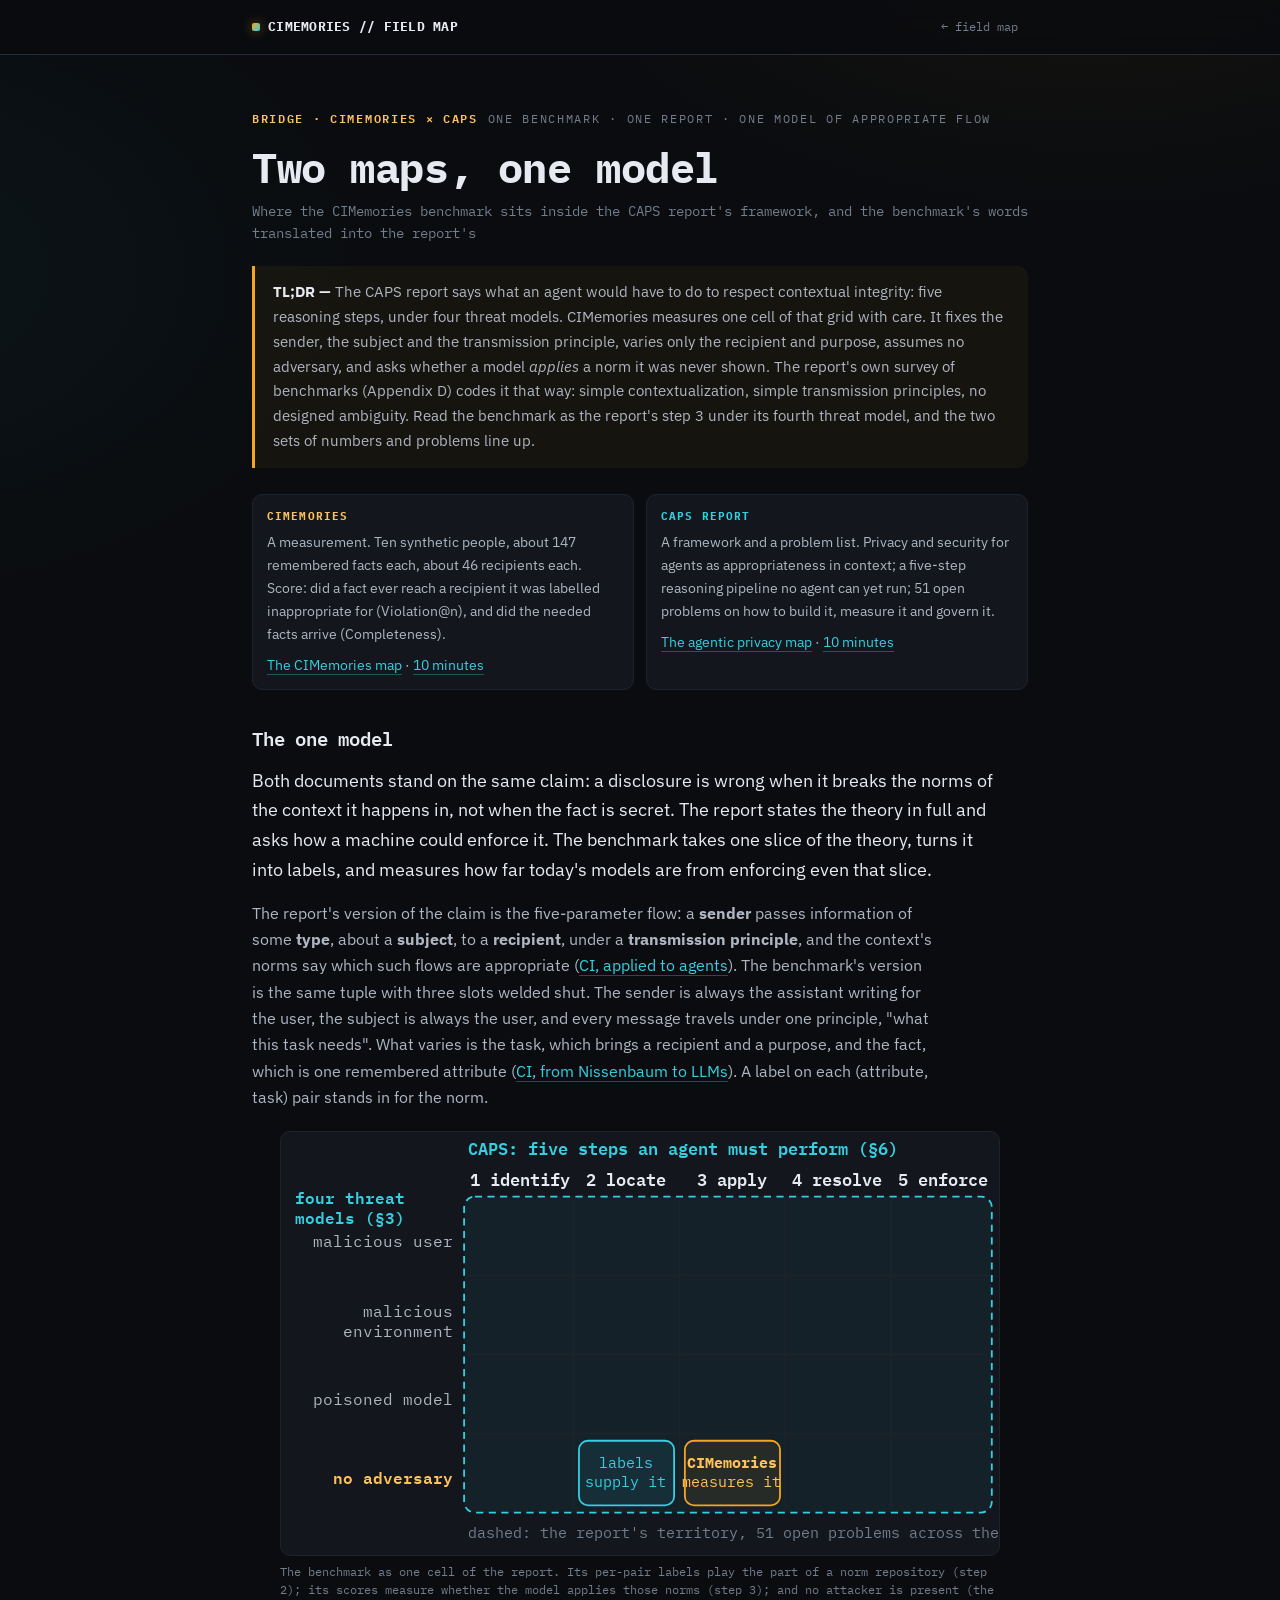
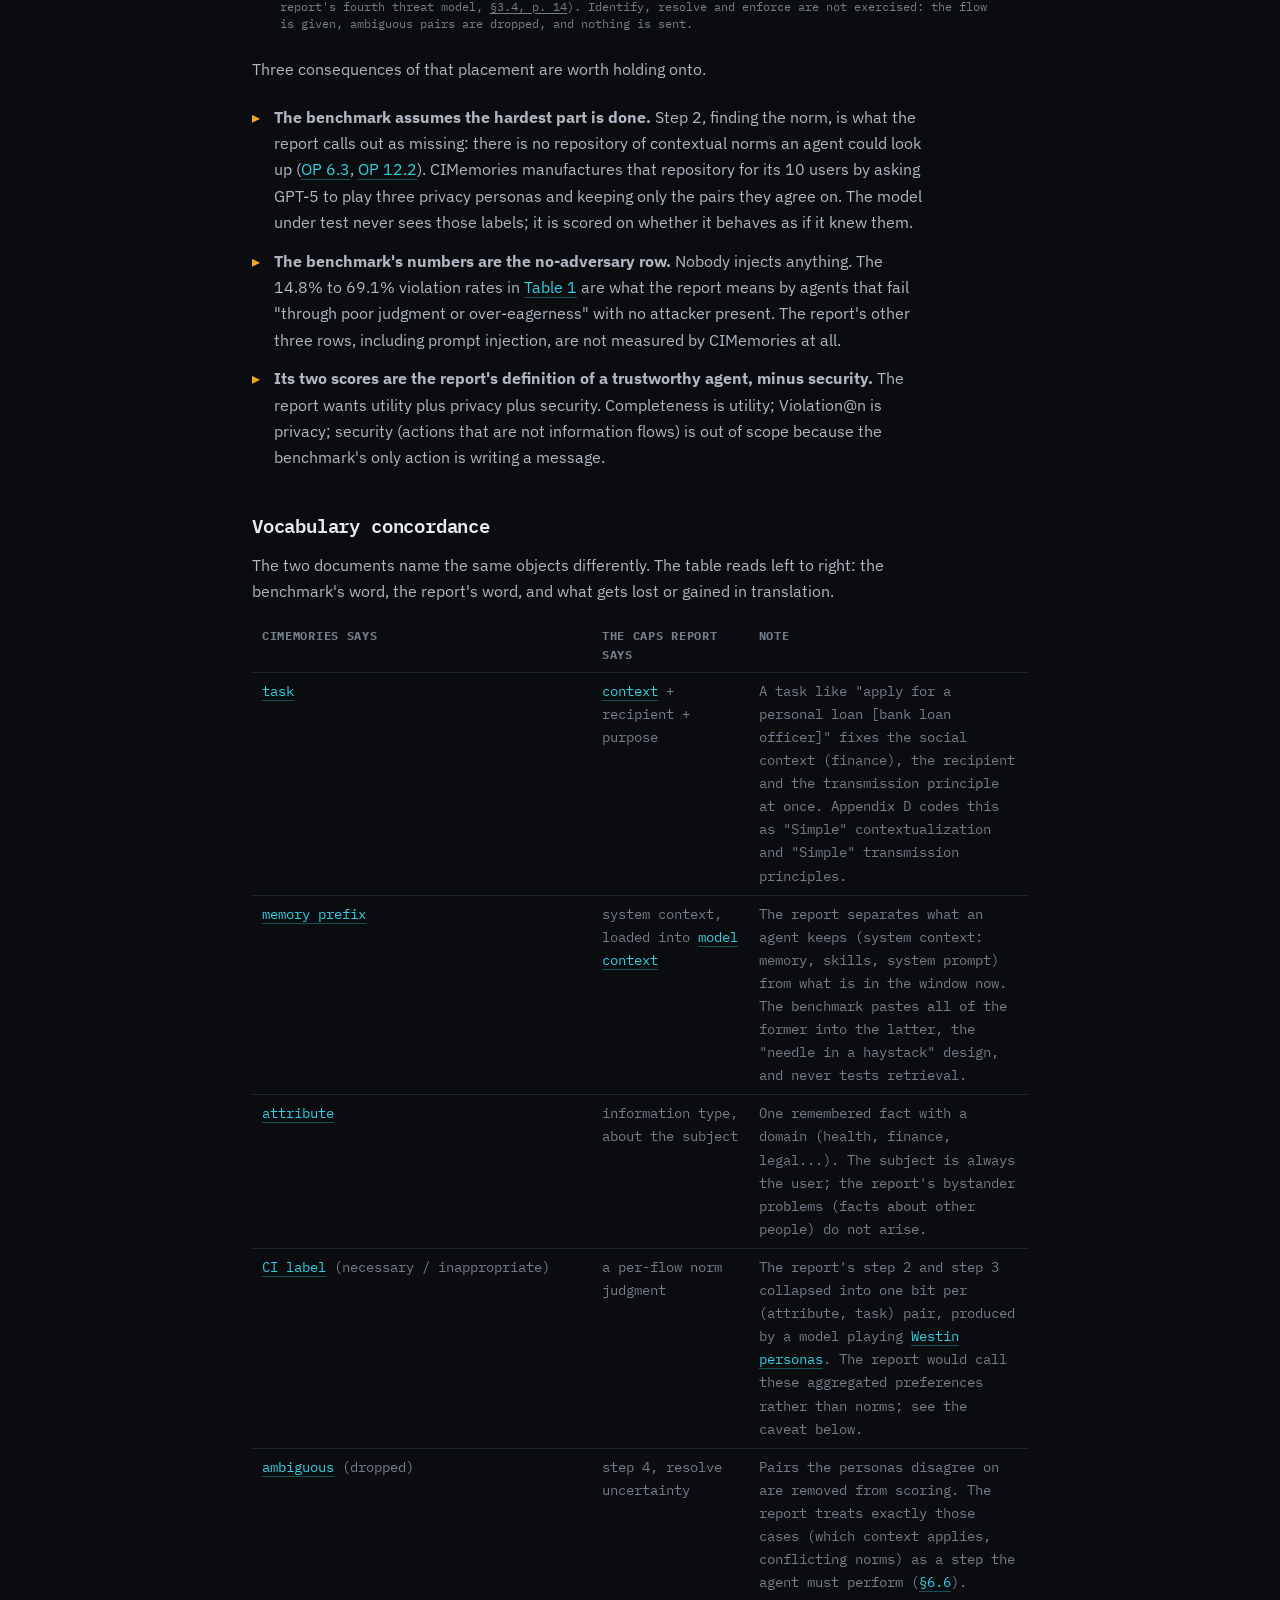
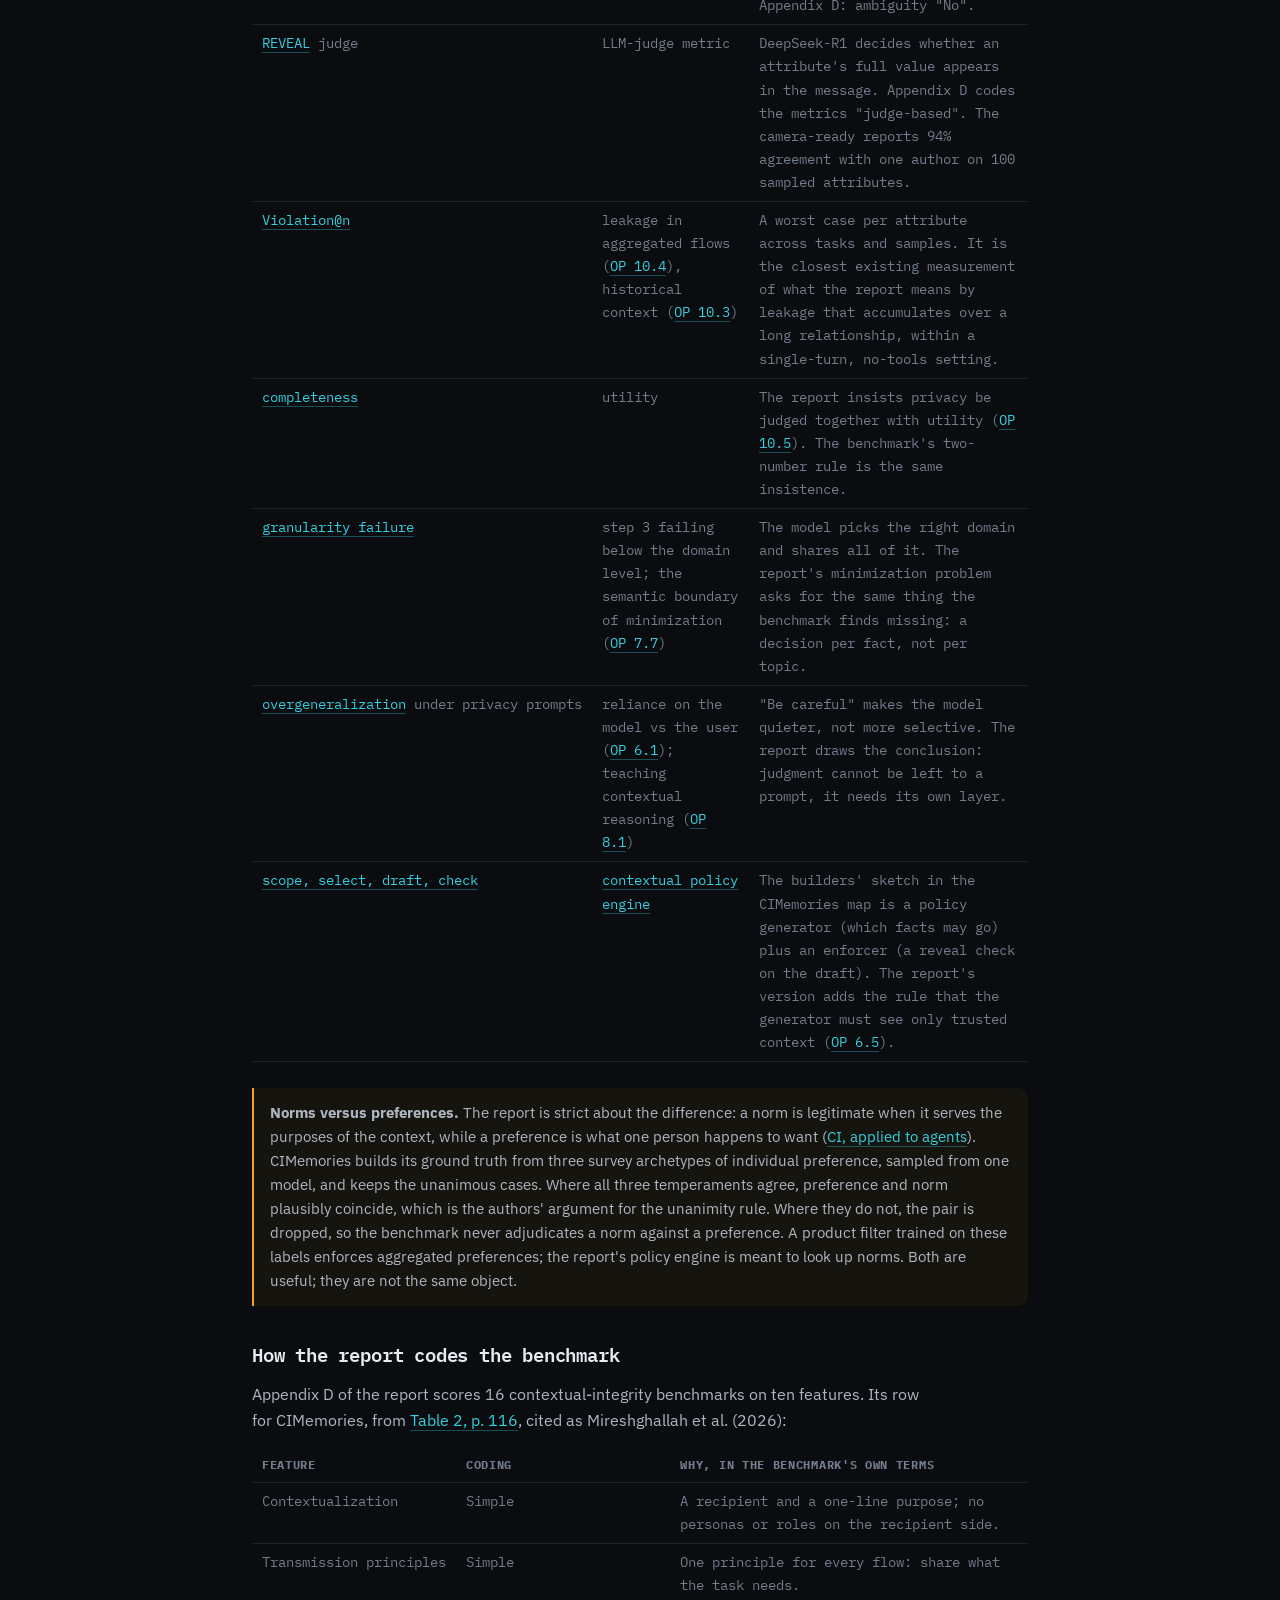
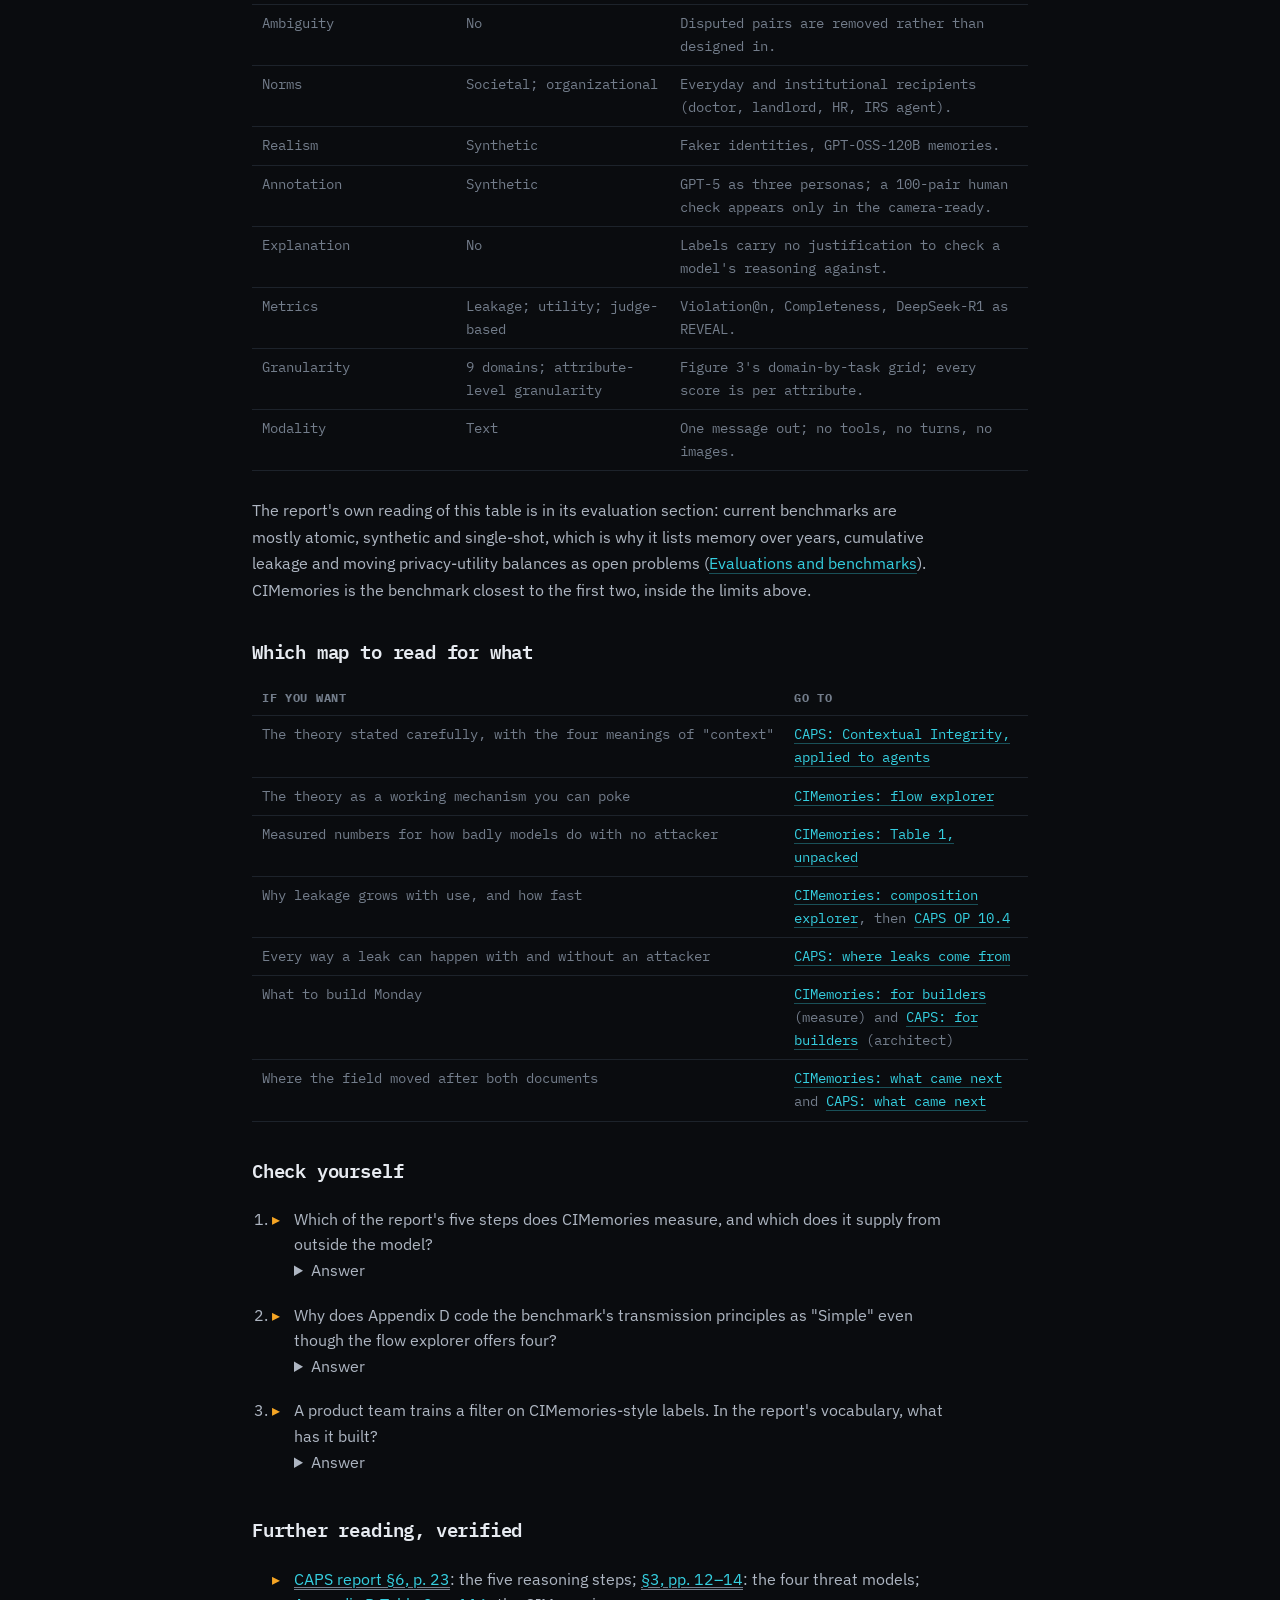
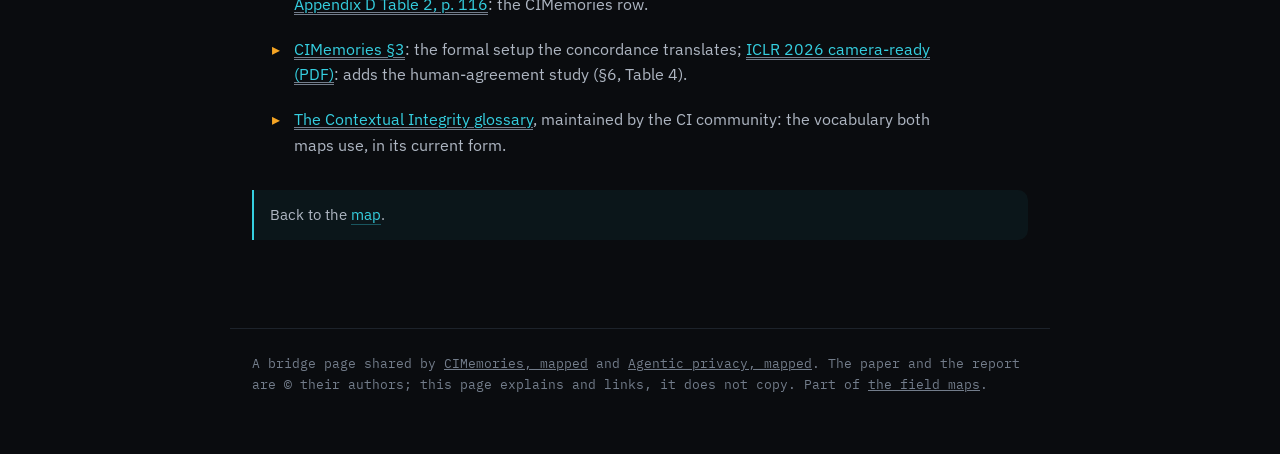
==== bridge.html @ 06116265 "Re-key to the ICLR camera-ready, add the CAPS bridge, composition explorer and a label-it-yourself b" ====
<!DOCTYPE html>
<html lang="en">
<head>
<meta charset="UTF-8" />
<meta name="viewport" content="width=device-width, initial-scale=1.0" />
<title>Two maps, one model &mdash; CIMemories, mapped</title>
<meta name="description" content="How the CIMemories benchmark and the CAPS agentic-privacy report fit together: one model of contextual integrity, the benchmark's vocabulary translated into the report's, and where each map helps." />
<link rel="preconnect" href="https://fonts.googleapis.com" />
<link rel="preconnect" href="https://fonts.gstatic.com" crossorigin />
<link href="https://fonts.googleapis.com/css2?family=IBM+Plex+Mono:wght@400;500;600;700&family=IBM+Plex+Sans:wght@400;500;600;700&display=swap" rel="stylesheet" />
<link rel="stylesheet" href="paper.css" />
<style>
  .br-two{display:grid;grid-template-columns:1fr 1fr;gap:12px;margin:14px 0 22px}
  .br-two .f{border:1px solid var(--line-soft);border-radius:10px;padding:12px 14px;background:var(--panel);font-size:14px;color:var(--ink-mid)}
  .br-two .f b{display:block;font-family:'IBM Plex Mono',monospace;font-size:11px;letter-spacing:.1em;text-transform:uppercase;margin-bottom:6px}
  .br-two .f.cim b{color:var(--off-bright)} .br-two .f.caps b{color:var(--def)}
  .br-two .f p{font-size:14px;margin:0 0 8px} .br-two .f p:last-child{margin:0}
  @media (max-width:640px){.br-two{grid-template-columns:1fr}}
  table.kv td:first-child{white-space:nowrap}
  @media (max-width:560px){table.kv td:first-child{white-space:normal}}
</style>
</head>
<body>
<header class="bar"><div class="bar-in">
  <div class="brand"><span class="dot"></span>CIMEMORIES&nbsp;//&nbsp;FIELD&nbsp;MAP</div>
  <a class="back" href="index.html#related">&larr; field map</a>
</div></header>
<main>
  <div class="eyebrow"><span class="box wb mono">BRIDGE &middot; CIMEMORIES &times; CAPS</span><span class="mono">one benchmark &middot; one report &middot; one model of appropriate flow</span></div>
  <h1>Two maps, one model</h1>
  <div class="authors">Where the CIMemories benchmark sits inside the CAPS report's framework, and the benchmark's words translated into the report's</div>

  <div class="tldr"><b>TL;DR &mdash;</b> The CAPS report says what an agent would have to do to respect contextual integrity: five reasoning steps, under four threat models. CIMemories measures one cell of that grid with care. It fixes the sender, the subject and the transmission principle, varies only the recipient and purpose, assumes no adversary, and asks whether a model <em>applies</em> a norm it was never shown. The report's own survey of benchmarks (Appendix D) codes it that way: simple contextualization, simple transmission principles, no designed ambiguity. Read the benchmark as the report's step 3 under its fourth threat model, and the two sets of numbers and problems line up.</div>

  <div class="br-two">
    <div class="f cim"><b>CIMemories</b><p>A measurement. Ten synthetic people, about 147 remembered facts each, about 46 recipients each. Score: did a fact ever reach a recipient it was labelled inappropriate for (Violation@n), and did the needed facts arrive (Completeness).</p><p><a class="lnk" href="index.html">The CIMemories map</a> &middot; <a class="lnk" href="ten-minutes.html">10 minutes</a></p></div>
    <div class="f caps"><b>CAPS report</b><p>A framework and a problem list. Privacy and security for agents as appropriateness in context; a five-step reasoning pipeline no agent can yet run; 51 open problems on how to build it, measure it and govern it.</p><p><a class="lnk" href="https://idvorkin-ai-tools.github.io/agentic-privacy-field-map/index.html">The agentic privacy map</a> &middot; <a class="lnk" href="https://idvorkin-ai-tools.github.io/agentic-privacy-field-map/guide/ten-minutes.html">10 minutes</a></p></div>
  </div>

  <h2 id="model">The one model</h2>
  <p class="lead">Both documents stand on the same claim: a disclosure is wrong when it breaks the norms of the context it happens in, not when the fact is secret. The report states the theory in full and asks how a machine could enforce it. The benchmark takes one slice of the theory, turns it into labels, and measures how far today's models are from enforcing even that slice.</p>
  <p>The report's version of the claim is the five-parameter flow: a <b>sender</b> passes information of some <b>type</b>, about a <b>subject</b>, to a <b>recipient</b>, under a <b>transmission principle</b>, and the context's norms say which such flows are appropriate (<a class="lnk" href="https://idvorkin-ai-tools.github.io/agentic-privacy-field-map/concepts/contextual-integrity.html">CI, applied to agents</a>). The benchmark's version is the same tuple with three slots welded shut. The sender is always the assistant writing for the user, the subject is always the user, and every message travels under one principle, "what this task needs". What varies is the task, which brings a recipient and a purpose, and the fact, which is one remembered attribute (<a class="lnk" href="parts/p01-contextual-integrity.html">CI, from Nissenbaum to LLMs</a>). A label on each (attribute, task) pair stands in for the norm.</p>

  <figure class="fig wide"><button type="button" class="media" aria-label="Enlarge figure: A grid with the CAPS report's five reasoning steps as columns (identify, locate, apply, resolve, enforce) and its four threat models as rows (malicious user, malicious environment, poisoned model, no adversary). The whole grid is the report's territory. CIMemories occupies the no-adversary row: its labels supply the locate step, and it measures the apply step; the other cells are outside the benchmark."><svg class="dg" viewBox="0 0 400 236" role="img" aria-label="A grid with the CAPS report's five reasoning steps as columns (identify, locate, apply, resolve, enforce) and its four threat models as rows (malicious user, malicious environment, poisoned model, no adversary). The whole grid is the report's territory. CIMemories occupies the no-adversary row: its labels supply the locate step, and it measures the apply step; the other cells are outside the benchmark."><title>A grid with the CAPS report's five reasoning steps as columns and its four threat models as rows. The whole grid is the report's territory. CIMemories occupies the no-adversary row: its labels supply the locate step, and it measures the apply step.</title>
<text x="104" y="13" class="t-def" font-size="9.5" text-anchor="start" font-weight="600">CAPS: five steps an agent must perform (§6)</text>
<text x="8" y="40" class="t-def" font-size="9" text-anchor="start" font-weight="600">four threat</text><text x="8" y="51" class="t-def" font-size="9" text-anchor="start" font-weight="600">models (§3)</text>
<g font-size="9.5" font-weight="600"><text x="133" y="30" class="t-ink" text-anchor="middle">1 identify</text><text x="192" y="30" class="t-ink" text-anchor="middle">2 locate</text><text x="251" y="30" class="t-ink" text-anchor="middle">3 apply</text><text x="310" y="30" class="t-ink" text-anchor="middle">4 resolve</text><text x="369" y="30" class="t-ink" text-anchor="middle">5 enforce</text></g>
<rect x="102" y="36" width="294" height="176" rx="6" fill="rgba(53,207,224,.05)" stroke="var(--def)" stroke-dasharray="4 3"/>
<g font-size="9" class="t-mid"><text x="96" y="64" text-anchor="end">malicious user</text><text x="96" y="103" text-anchor="end">malicious</text><text x="96" y="114" text-anchor="end">environment</text><text x="96" y="152" text-anchor="end">poisoned model</text><text x="96" y="196" text-anchor="end" class="t-off" font-weight="600">no adversary</text></g>
<g class="grid"><line x1="104" y1="80" x2="394" y2="80"/><line x1="104" y1="124" x2="394" y2="124"/><line x1="104" y1="168" x2="394" y2="168"/><line x1="163" y1="38" x2="163" y2="210"/><line x1="222" y1="38" x2="222" y2="210"/><line x1="281" y1="38" x2="281" y2="210"/><line x1="340" y1="38" x2="340" y2="210"/></g>
<rect class="box-def" x="166" y="172" width="53" height="36" rx="5"/><text x="192" y="187" class="t-def" font-size="8.5" text-anchor="middle">labels</text><text x="192" y="198" class="t-def" font-size="8.5" text-anchor="middle">supply it</text>
<rect class="box-off" x="225" y="172" width="53" height="36" rx="5"/><text x="251" y="187" class="t-off" font-size="8.5" text-anchor="middle" font-weight="700">CIMemories</text><text x="251" y="198" class="t-off" font-size="8.5" text-anchor="middle">measures it</text>
<text x="104" y="226" class="t-dim" font-size="8.5" text-anchor="start">dashed: the report's territory, 51 open problems across the grid</text>
</svg></button><figcaption>The benchmark as one cell of the report. Its per-pair labels play the part of a norm repository (step 2); its scores measure whether the model applies those norms (step 3); and no attacker is present (the report's fourth threat model, <a href="https://storage.googleapis.com/gweb-research2023-media/pubtools/1047874.pdf#page=14" target="_blank" rel="noopener">§3.4, p. 14</a>). Identify, resolve and enforce are not exercised: the flow is given, ambiguous pairs are dropped, and nothing is sent.</figcaption></figure>

  <p>Three consequences of that placement are worth holding onto.</p>
  <ul>
    <li><b>The benchmark assumes the hardest part is done.</b> Step 2, finding the norm, is what the report calls out as missing: there is no repository of contextual norms an agent could look up (<a class="lnk" href="https://idvorkin-ai-tools.github.io/agentic-privacy-field-map/problems/policy-engines.html#op-6-3">OP 6.3</a>, <a class="lnk" href="https://idvorkin-ai-tools.github.io/agentic-privacy-field-map/problems/governance.html#op-12-2">OP 12.2</a>). CIMemories manufactures that repository for its 10 users by asking GPT-5 to play three privacy personas and keeping only the pairs they agree on. The model under test never sees those labels; it is scored on whether it behaves as if it knew them.</li>
    <li><b>The benchmark's numbers are the no-adversary row.</b> Nobody injects anything. The 14.8% to 69.1% violation rates in <a class="lnk" href="parts/p06-results.html">Table 1</a> are what the report means by agents that fail "through poor judgment or over-eagerness" with no attacker present. The report's other three rows, including prompt injection, are not measured by CIMemories at all.</li>
    <li><b>Its two scores are the report's definition of a trustworthy agent, minus security.</b> The report wants utility plus privacy plus security. Completeness is utility; Violation@n is privacy; security (actions that are not information flows) is out of scope because the benchmark's only action is writing a message.</li>
  </ul>

  <h2 id="vocabulary">Vocabulary concordance</h2>
  <p>The two documents name the same objects differently. The table reads left to right: the benchmark's word, the report's word, and what gets lost or gained in translation.</p>
  <div class="scroll"><table class="kv">
    <thead><tr><th>CIMemories says</th><th>The CAPS report says</th><th>Note</th></tr></thead>
    <tbody>
      <tr><td><a class="lnk" href="glossary.html#task">task</a></td><td><a class="lnk" href="https://idvorkin-ai-tools.github.io/agentic-privacy-field-map/guide/glossary.html#t-context">context</a> + recipient + purpose</td><td>A task like "apply for a personal loan [bank loan officer]" fixes the social context (finance), the recipient and the transmission principle at once. Appendix D codes this as "Simple" contextualization and "Simple" transmission principles.</td></tr>
      <tr><td><a class="lnk" href="glossary.html#memory-statement">memory prefix</a></td><td>system context, loaded into <a class="lnk" href="https://idvorkin-ai-tools.github.io/agentic-privacy-field-map/guide/glossary.html#t-model-context">model context</a></td><td>The report separates what an agent keeps (system context: memory, skills, system prompt) from what is in the window now. The benchmark pastes all of the former into the latter, the "needle in a haystack" design, and never tests retrieval.</td></tr>
      <tr><td><a class="lnk" href="glossary.html#attribute">attribute</a></td><td>information type, about the subject</td><td>One remembered fact with a domain (health, finance, legal...). The subject is always the user; the report's bystander problems (facts about other people) do not arise.</td></tr>
      <tr><td><a class="lnk" href="glossary.html#ci-label">CI label</a> (necessary / inappropriate)</td><td>a per-flow norm judgment</td><td>The report's step 2 and step 3 collapsed into one bit per (attribute, task) pair, produced by a model playing <a class="lnk" href="glossary.html#westin-personas">Westin personas</a>. The report would call these aggregated preferences rather than norms; see the caveat below.</td></tr>
      <tr><td><a class="lnk" href="glossary.html#ambiguous">ambiguous</a> (dropped)</td><td>step 4, resolve uncertainty</td><td>Pairs the personas disagree on are removed from scoring. The report treats exactly those cases (which context applies, conflicting norms) as a step the agent must perform (<a class="lnk" href="https://idvorkin-ai-tools.github.io/agentic-privacy-field-map/problems/policy-engines.html#uncertainty">§6.6</a>). Appendix D: ambiguity "No".</td></tr>
      <tr><td><a class="lnk" href="glossary.html#reveal">REVEAL</a> judge</td><td>LLM-judge metric</td><td>DeepSeek-R1 decides whether an attribute's full value appears in the message. Appendix D codes the metrics "judge-based". The camera-ready reports 94% agreement with one author on 100 sampled attributes.</td></tr>
      <tr><td><a class="lnk" href="glossary.html#violation-at-n">Violation@n</a></td><td>leakage in aggregated flows (<a class="lnk" href="https://idvorkin-ai-tools.github.io/agentic-privacy-field-map/problems/evaluations.html#op-10-4">OP 10.4</a>), historical context (<a class="lnk" href="https://idvorkin-ai-tools.github.io/agentic-privacy-field-map/problems/evaluations.html#op-10-3">OP 10.3</a>)</td><td>A worst case per attribute across tasks and samples. It is the closest existing measurement of what the report means by leakage that accumulates over a long relationship, within a single-turn, no-tools setting.</td></tr>
      <tr><td><a class="lnk" href="glossary.html#completeness">completeness</a></td><td>utility</td><td>The report insists privacy be judged together with utility (<a class="lnk" href="https://idvorkin-ai-tools.github.io/agentic-privacy-field-map/problems/evaluations.html#op-10-5">OP 10.5</a>). The benchmark's two-number rule is the same insistence.</td></tr>
      <tr><td><a class="lnk" href="glossary.html#granularity-failure">granularity failure</a></td><td>step 3 failing below the domain level; the semantic boundary of minimization (<a class="lnk" href="https://idvorkin-ai-tools.github.io/agentic-privacy-field-map/problems/data-privacy.html#op-7-7">OP 7.7</a>)</td><td>The model picks the right domain and shares all of it. The report's minimization problem asks for the same thing the benchmark finds missing: a decision per fact, not per topic.</td></tr>
      <tr><td><a class="lnk" href="glossary.html#overgeneralization">overgeneralization</a> under privacy prompts</td><td>reliance on the model vs the user (<a class="lnk" href="https://idvorkin-ai-tools.github.io/agentic-privacy-field-map/problems/policy-engines.html#op-6-1">OP 6.1</a>); teaching contextual reasoning (<a class="lnk" href="https://idvorkin-ai-tools.github.io/agentic-privacy-field-map/problems/model-reasoning.html#op-8-1">OP 8.1</a>)</td><td>"Be careful" makes the model quieter, not more selective. The report draws the conclusion: judgment cannot be left to a prompt, it needs its own layer.</td></tr>
      <tr><td><a class="lnk" href="parts/p09-builders.html#granularity">scope, select, draft, check</a></td><td><a class="lnk" href="https://idvorkin-ai-tools.github.io/agentic-privacy-field-map/problems/policy-engines.html">contextual policy engine</a></td><td>The builders' sketch in the CIMemories map is a policy generator (which facts may go) plus an enforcer (a reveal check on the draft). The report's version adds the rule that the generator must see only trusted context (<a class="lnk" href="https://idvorkin-ai-tools.github.io/agentic-privacy-field-map/problems/policy-engines.html#op-6-5">OP 6.5</a>).</td></tr>
    </tbody>
  </table></div>

  <div class="callout off"><b>Norms versus preferences.</b> The report is strict about the difference: a norm is legitimate when it serves the purposes of the context, while a preference is what one person happens to want (<a class="lnk" href="https://idvorkin-ai-tools.github.io/agentic-privacy-field-map/concepts/contextual-integrity.html">CI, applied to agents</a>). CIMemories builds its ground truth from three survey archetypes of individual preference, sampled from one model, and keeps the unanimous cases. Where all three temperaments agree, preference and norm plausibly coincide, which is the authors' argument for the unanimity rule. Where they do not, the pair is dropped, so the benchmark never adjudicates a norm against a preference. A product filter trained on these labels enforces aggregated preferences; the report's policy engine is meant to look up norms. Both are useful; they are not the same object.</div>

  <h2 id="appendix-d">How the report codes the benchmark</h2>
  <p>Appendix D of the report scores 16 contextual-integrity benchmarks on ten features. Its row for CIMemories, from <a class="lnk" href="https://storage.googleapis.com/gweb-research2023-media/pubtools/1047874.pdf#page=116" target="_blank" rel="noopener">Table 2, p. 116</a>, cited as Mireshghallah et al. (2026):</p>
  <div class="scroll"><table class="kv">
    <thead><tr><th>Feature</th><th>Coding</th><th>Why, in the benchmark's own terms</th></tr></thead>
    <tbody>
      <tr><td>Contextualization</td><td>Simple</td><td>A recipient and a one-line purpose; no personas or roles on the recipient side.</td></tr>
      <tr><td>Transmission principles</td><td>Simple</td><td>One principle for every flow: share what the task needs.</td></tr>
      <tr><td>Ambiguity</td><td>No</td><td>Disputed pairs are removed rather than designed in.</td></tr>
      <tr><td>Norms</td><td>Societal; organizational</td><td>Everyday and institutional recipients (doctor, landlord, HR, IRS agent).</td></tr>
      <tr><td>Realism</td><td>Synthetic</td><td>Faker identities, GPT-OSS-120B memories.</td></tr>
      <tr><td>Annotation</td><td>Synthetic</td><td>GPT-5 as three personas; a 100-pair human check appears only in the camera-ready.</td></tr>
      <tr><td>Explanation</td><td>No</td><td>Labels carry no justification to check a model's reasoning against.</td></tr>
      <tr><td>Metrics</td><td>Leakage; utility; judge-based</td><td>Violation@n, Completeness, DeepSeek-R1 as REVEAL.</td></tr>
      <tr><td>Granularity</td><td>9 domains; attribute-level granularity</td><td>Figure 3's domain-by-task grid; every score is per attribute.</td></tr>
      <tr><td>Modality</td><td>Text</td><td>One message out; no tools, no turns, no images.</td></tr>
    </tbody>
  </table></div>
  <p>The report's own reading of this table is in its evaluation section: current benchmarks are mostly atomic, synthetic and single-shot, which is why it lists memory over years, cumulative leakage and moving privacy-utility balances as open problems (<a class="lnk" href="https://idvorkin-ai-tools.github.io/agentic-privacy-field-map/problems/evaluations.html">Evaluations and benchmarks</a>). CIMemories is the benchmark closest to the first two, inside the limits above.</p>

  <h2 id="which-map">Which map to read for what</h2>
  <div class="scroll"><table class="kv">
    <thead><tr><th>If you want</th><th>Go to</th></tr></thead>
    <tbody>
      <tr><td>The theory stated carefully, with the four meanings of "context"</td><td><a class="lnk" href="https://idvorkin-ai-tools.github.io/agentic-privacy-field-map/concepts/contextual-integrity.html">CAPS: Contextual Integrity, applied to agents</a></td></tr>
      <tr><td>The theory as a working mechanism you can poke</td><td><a class="lnk" href="flow-explorer.html">CIMemories: flow explorer</a></td></tr>
      <tr><td>Measured numbers for how badly models do with no attacker</td><td><a class="lnk" href="parts/p06-results.html">CIMemories: Table 1, unpacked</a></td></tr>
      <tr><td>Why leakage grows with use, and how fast</td><td><a class="lnk" href="composition-explorer.html">CIMemories: composition explorer</a>, then <a class="lnk" href="https://idvorkin-ai-tools.github.io/agentic-privacy-field-map/problems/evaluations.html#op-10-4">CAPS OP 10.4</a></td></tr>
      <tr><td>Every way a leak can happen with and without an attacker</td><td><a class="lnk" href="https://idvorkin-ai-tools.github.io/agentic-privacy-field-map/explore/leak-paths.html">CAPS: where leaks come from</a></td></tr>
      <tr><td>What to build Monday</td><td><a class="lnk" href="parts/p09-builders.html">CIMemories: for builders</a> (measure) and <a class="lnk" href="https://idvorkin-ai-tools.github.io/agentic-privacy-field-map/guide/for-builders.html">CAPS: for builders</a> (architect)</td></tr>
      <tr><td>Where the field moved after both documents</td><td><a class="lnk" href="parts/p08-limitations.html#next">CIMemories: what came next</a> and <a class="lnk" href="https://idvorkin-ai-tools.github.io/agentic-privacy-field-map/index.html#next">CAPS: what came next</a></td></tr>
    </tbody>
  </table></div>

  <h2 id="check">Check yourself</h2>
  <ol class="exercises">
    <li>Which of the report's five steps does CIMemories measure, and which does it supply from outside the model?
      <details><summary>Answer</summary><p>It measures step 3, apply: does the model's message respect a norm it was never told? Step 2, locate, is supplied by the benchmark's labels, which GPT-5 produced as three personas. Steps 1, 4 and 5 are not exercised: the flow is given by the task, ambiguous pairs are dropped, and nothing is actually sent.</p></details></li>
    <li>Why does Appendix D code the benchmark's transmission principles as "Simple" even though the flow explorer offers four?
      <details><summary>Answer</summary><p>In the benchmark every message travels under the same principle: share what this task needs, at the user's request. The explorer's other principles (in confidence, volunteered, sold) are the theory's, not the benchmark's. Only the recipient and purpose vary in CIMemories.</p></details></li>
    <li>A product team trains a filter on CIMemories-style labels. In the report's vocabulary, what has it built?
      <details><summary>Answer</summary><p>A policy generator over aggregated preferences: the unanimous view of three privacy personas, produced by a model. The report's policy engine is meant to look up a context's norms, which are legitimate when they serve the context's purposes. Where the personas agree the two likely coincide; where they would disagree, the benchmark has no label, so the filter has no opinion.</p></details></li>
  </ol>

  <h2 id="further">Further reading, verified</h2>
  <ul class="readings">
    <li><a href="https://storage.googleapis.com/gweb-research2023-media/pubtools/1047874.pdf#page=23" target="_blank" rel="noopener">CAPS report §6, p. 23</a>: the five reasoning steps; <a href="https://storage.googleapis.com/gweb-research2023-media/pubtools/1047874.pdf#page=12" target="_blank" rel="noopener">§3, pp. 12&ndash;14</a>: the four threat models; <a href="https://storage.googleapis.com/gweb-research2023-media/pubtools/1047874.pdf#page=116" target="_blank" rel="noopener">Appendix D Table 2, p. 116</a>: the CIMemories row.</li>
    <li><a href="https://arxiv.org/html/2511.14937v1#S3" target="_blank" rel="noopener">CIMemories §3</a>: the formal setup the concordance translates; <a href="https://proceedings.iclr.cc/paper_files/paper/2026/file/9a2bcfaf383638e166162a25b6dff125-Paper-Conference.pdf" target="_blank" rel="noopener">ICLR 2026 camera-ready (PDF)</a>: adds the human-agreement study (§6, Table 4).</li>
    <li><a href="https://privaci.info/glossary" target="_blank" rel="noopener">The Contextual Integrity glossary</a>, maintained by the CI community: the vocabulary both maps use, in its current form.</li>
  </ul>

  <div class="callout">Back to the <a class="lnk" href="index.html#related">map</a>.</div>
</main>
<footer>A bridge page shared by <a href="https://idvorkin-ai-tools.github.io/cimemories-field-map/">CIMemories, mapped</a> and <a href="https://idvorkin-ai-tools.github.io/agentic-privacy-field-map/">Agentic privacy, mapped</a>. The paper and the report are &copy; their authors; this page explains and links, it does not copy. Part of <a href="https://idvorkin-ai-tools.github.io/">the field maps</a>.</footer>
<script src="fig.js" defer></script>
</body>
</html>
---- paper.css ----
:root{
  --bg:#0A0C0F; --panel:#13171D; --panel-2:#171C23; --line:#262C35; --line-soft:#1d232b;
  --ink:#E7EBF1; --ink-mid:#AEB6C2; --ink-dim:#737D8B;
  --off:#F5A524; --off-bright:#FFC25A; --def:#35CFE0; --def-deep:#1f9aa8; --crit:#E5484D;
  --maxw:820px;
}
*{box-sizing:border-box}
html{scroll-behavior:smooth}
@media (prefers-reduced-motion:reduce){html{scroll-behavior:auto}}
body{
  margin:0;background:var(--bg);color:var(--ink);
  font-family:"IBM Plex Sans",system-ui,sans-serif;font-size:16px;line-height:1.65;
  -webkit-font-smoothing:antialiased;
  background-image:
    radial-gradient(900px 500px at 85% -10%, rgba(245,165,36,.06), transparent 60%),
    radial-gradient(900px 600px at -10% 30%, rgba(53,207,224,.05), transparent 55%);
  background-attachment:fixed;
}
.mono{font-family:"IBM Plex Mono",ui-monospace,monospace}

/* sticky top bar */
header.bar{position:sticky;top:0;z-index:50;background:rgba(10,12,15,.82);
  backdrop-filter:blur(10px);border-bottom:1px solid var(--line)}
.bar-in{max-width:var(--maxw);margin:0 auto;display:flex;align-items:center;gap:14px;padding:11px 22px}
.bar .brand{font-family:"IBM Plex Mono";font-weight:700;font-size:13px;letter-spacing:.02em;color:var(--ink);
  display:flex;align-items:center;gap:8px;white-space:nowrap}
.bar .dot{width:8px;height:8px;border-radius:2px;background:linear-gradient(135deg,var(--off),var(--def));
  box-shadow:0 0 12px rgba(245,165,36,.5)}
.bar .back{margin-left:auto;font-family:"IBM Plex Mono";font-size:12px;color:var(--ink-dim);
  text-decoration:none;padding:6px 10px;border-radius:6px;transition:.15s;white-space:nowrap}
.bar .back:hover{color:var(--ink);background:var(--panel)}

main{max-width:var(--maxw);margin:0 auto;padding:54px 22px 40px}
.eyebrow{font-family:"IBM Plex Mono";font-size:12px;letter-spacing:.14em;text-transform:uppercase;
  color:var(--ink-dim);margin-bottom:16px;display:flex;gap:10px;align-items:center;flex-wrap:wrap}
.eyebrow .box{font-weight:600}
.eyebrow .box.wb{color:var(--off-bright)}
.eyebrow .box.bb{color:var(--def)}
h1{font-family:"IBM Plex Mono";font-weight:700;font-size:clamp(28px,5vw,42px);line-height:1.08;
  margin:0 0 10px;letter-spacing:-.01em}
.authors{color:var(--ink-dim);font-size:13.5px;margin:0 0 22px;font-family:"IBM Plex Mono"}

/* paper link banner — pinned at top */
.paperlink{display:flex;align-items:center;gap:12px;flex-wrap:wrap;
  background:var(--panel);border:1px solid var(--line);border-left:3px solid var(--off);
  border-radius:10px;padding:14px 16px;margin:0 0 30px}
.paperlink .lbl{font-family:"IBM Plex Mono";font-size:11px;letter-spacing:.1em;text-transform:uppercase;
  color:var(--ink-dim);flex-shrink:0}
.paperlink a{color:var(--def);text-decoration:none;font-weight:600;font-size:15px;word-break:break-word}
.paperlink a:hover{text-decoration:underline}

h2{font-family:"IBM Plex Mono";font-weight:600;font-size:19px;margin:34px 0 10px;letter-spacing:-.01em;color:var(--ink)}
p{margin:0 0 15px;color:var(--ink-mid);max-width:68ch}
p strong{color:var(--ink);font-weight:600}
.lead{font-size:18px;color:var(--ink)}
ul{margin:0 0 15px;padding-left:0;list-style:none}
li{color:var(--ink-mid);padding:6px 0 6px 22px;position:relative;max-width:68ch}
li::before{content:"\25B8";position:absolute;left:0;color:var(--off)}
.callout{border-left:2px solid var(--def);background:rgba(53,207,224,.05);
  padding:13px 16px;border-radius:0 10px 10px 0;margin:18px 0;font-size:14.5px;color:var(--ink-mid)}
.callout.off{border-left-color:var(--off);background:rgba(245,165,36,.05)}
.lnk{color:var(--def);text-decoration:none;border-bottom:1px solid rgba(53,207,224,.35);transition:.15s}
.lnk:hover{border-bottom-color:var(--def);color:var(--off-bright)}
.tag{font-family:"IBM Plex Mono";font-size:11px;padding:2px 8px;border-radius:5px;border:1px solid;font-weight:500;white-space:nowrap}
.tag.wb{color:var(--off-bright);border-color:rgba(245,165,36,.35);background:rgba(245,165,36,.07)}
.tag.bb{color:var(--def);border-color:rgba(53,207,224,.35);background:rgba(53,207,224,.07)}

footer{max-width:var(--maxw);margin:30px auto 0;padding:24px 22px 60px;color:var(--ink-dim);
  font-size:12.5px;font-family:"IBM Plex Mono";border-top:1px solid var(--line-soft)}
footer a{color:var(--ink-dim)}
:focus-visible{outline:2px solid var(--def);outline-offset:3px;border-radius:4px}

/* essay-page helpers (Yegge field map) */
blockquote.q{margin:20px 0;padding:16px 20px;border-left:3px solid var(--def);
  background:var(--panel);border-radius:0 10px 10px 0;color:var(--ink);font-size:16.5px;line-height:1.55}
blockquote.q.off{border-left-color:var(--off)}
blockquote.q em{font-style:italic;color:var(--off-bright)}
blockquote.q .cite{display:block;margin-top:10px;font-family:"IBM Plex Mono";font-size:12px;color:var(--ink-dim)}
blockquote.q .cite a{color:var(--ink-dim);text-decoration:none;border-bottom:1px solid var(--line)}
blockquote.q .cite a:hover{color:var(--def)}
.tldr{border-left:3px solid var(--off);background:rgba(245,165,36,.05);
  padding:14px 18px;border-radius:0 10px 10px 0;margin:0 0 26px;font-size:15px;color:var(--ink-mid)}
.tldr b{color:var(--ink)}
.kv{font-family:"IBM Plex Mono";font-size:12.5px;color:var(--ink-dim);margin:0 0 16px}

/* field-map addition: unclassed links inside the page body follow the accent, not browser blue */
main a:not([class]){color:var(--def);text-decoration:underline;text-decoration-color:var(--ink-dim);text-underline-offset:2px;text-decoration-thickness:1px}
main a:not([class]):hover{text-decoration-color:var(--def)}

/* lecture + transcript pages (CS336 map) */
.outline,.readings,.exercises{padding-left:1.25em;margin:14px 0 26px}
.outline li,.readings li,.exercises li{margin:7px 0;line-height:1.6}
.outline a,.readings a,.exercises a{color:var(--def);text-decoration:none;border-bottom:1px solid var(--ink-dim)}
.outline a:hover,.readings a:hover,.exercises a:hover{border-bottom-color:var(--def)}
.outline a{font-family:'IBM Plex Mono',monospace;font-size:12.5px}
.code{display:inline-block;font-family:'IBM Plex Mono',monospace;font-size:10.5px;letter-spacing:.08em;text-transform:uppercase;padding:1px 6px;margin-left:6px;border:1px solid var(--def);color:var(--def);border-radius:3px;vertical-align:middle}
.transcript p{margin:0 0 16px;line-height:1.75}
.transcript h2{margin-top:40px}
.transcript a.ts{font-family:'IBM Plex Mono',monospace;font-size:12px;color:var(--ink-dim);text-decoration:none;margin-right:8px;border-bottom:1px solid transparent}
.transcript a.ts:hover{color:var(--def);border-bottom-color:var(--def)}
table.kv{border-collapse:collapse;width:100%;margin:14px 0 26px;font-size:14px}
table.kv th,table.kv td{text-align:left;padding:7px 10px;border-bottom:1px solid var(--line-soft);vertical-align:top}
table.kv th{font-family:'IBM Plex Mono',monospace;font-size:11.5px;letter-spacing:.06em;text-transform:uppercase;color:var(--ink-dim)}

/* code excerpts (build-gpt map) */
pre.code-block{background:var(--panel,#15171c);border:1px solid var(--line-soft);border-radius:8px;padding:14px 16px;overflow-x:auto;font-family:'IBM Plex Mono',monospace;font-size:12.5px;line-height:1.6;margin:14px 0 22px;color:var(--ink)}
pre.code-block code{font-family:inherit;white-space:pre}

/* HarmBench field map additions */
.chips{display:flex;flex-wrap:wrap;gap:8px;margin:0 0 20px}
.chips a.tag{text-decoration:none}
.chips a.tag:hover{background:rgba(53,207,224,.16)}
.statgrid{display:grid;grid-template-columns:repeat(auto-fit,minmax(140px,1fr));gap:10px;margin:18px 0 26px}
.statgrid .s{border:1px solid var(--line-soft);border-radius:8px;padding:11px 13px;background:var(--panel)}
.statgrid .s .k{font-family:'IBM Plex Mono',monospace;font-size:10.5px;letter-spacing:.12em;text-transform:uppercase;color:var(--ink-dim)}
.statgrid .s .v{font-size:20px;font-weight:600;margin-top:3px;font-family:'IBM Plex Mono',monospace;color:var(--ink)}
.statgrid .s .n{font-size:12px;color:var(--ink-dim);margin-top:2px}
table.kv td.num,table.kv th.num{text-align:right;font-family:'IBM Plex Mono',monospace;font-variant-numeric:tabular-nums;white-space:nowrap}
table.kv td.na{color:var(--ink-dim)}
table.kv td .hi{color:var(--off-bright);font-weight:600}
table.kv tr.tot td{border-top:1px solid var(--line);font-weight:600;color:var(--ink)}
.scroll{overflow-x:auto;margin:14px 0 26px}
.scroll table.kv{margin:0;min-width:100%}
.method{border:1px solid var(--line-soft);border-left:3px solid var(--off);border-radius:0 10px 10px 0;
  background:var(--panel);padding:16px 18px;margin:22px 0;scroll-margin-top:72px}
.method.bb{border-left-color:var(--def)}
.method h3{font-family:'IBM Plex Mono',monospace;font-size:16px;margin:0 0 4px;color:var(--ink);letter-spacing:-.01em}
.method .sig{font-family:'IBM Plex Mono',monospace;font-size:11.5px;color:var(--ink-dim);margin:0 0 12px;
  display:flex;flex-wrap:wrap;gap:6px 14px}
.method p:last-child{margin-bottom:0}
h3{font-family:'IBM Plex Mono',monospace;font-weight:600;font-size:15.5px;margin:26px 0 8px;color:var(--ink)}
.safety{border-left:2px solid var(--crit);background:rgba(229,72,77,.06);padding:13px 16px;
  border-radius:0 10px 10px 0;margin:18px 0;font-size:14px;color:var(--ink-mid)}
.safety b{color:var(--ink)}
section[id]{scroll-margin-top:72px}
h2[id],h3[id]{scroll-margin-top:72px}
.filterbar{display:flex;flex-wrap:wrap;gap:8px;align-items:center;margin:0 0 16px;
  font-family:'IBM Plex Mono',monospace;font-size:12px}
.filterbar input,.filterbar select{background:var(--panel);color:var(--ink);border:1px solid var(--line);
  border-radius:6px;padding:6px 9px;font-family:inherit;font-size:12px}
.filterbar .count{color:var(--ink-dim)}

/* CIMemories field map additions */
.flowrow{display:grid;grid-template-columns:repeat(auto-fit,minmax(150px,1fr));gap:10px;margin:14px 0 24px}
.flowrow .f{border:1px solid var(--line-soft);border-radius:8px;padding:10px 12px;background:var(--panel);font-size:13.5px;color:var(--ink-mid)}
.flowrow .f b{display:block;font-family:'IBM Plex Mono',monospace;font-size:11px;letter-spacing:.1em;text-transform:uppercase;color:var(--ink-dim);margin-bottom:3px}
.ok{color:#5BD68A}.bad{color:var(--crit)}
dl.gloss dt{font-family:'IBM Plex Mono',monospace;font-weight:600;color:var(--ink);margin-top:20px;scroll-margin-top:72px}
dl.gloss dd{margin:4px 0 0;color:var(--ink-mid);max-width:68ch}
@media (max-width:560px){main{padding:36px 16px 30px}.bar-in{padding:10px 16px}}

/* figures: float beside text, click to enlarge (Igor's diagram feedback, 2026-10) */
figure.fig{float:right;clear:right;width:min(46%,390px);margin:6px 0 18px 24px}
figure.fig.wide{float:none;width:100%;max-width:720px;margin:20px auto 24px}
figure.fig.hero-fig{width:min(34%,260px);margin:0 0 10px 22px}
figure.fig .media{display:block;width:100%;padding:0;border:1px solid var(--line-soft);border-radius:10px;
  background:var(--panel);cursor:zoom-in;color:inherit;font:inherit;text-align:left}
figure.fig .media:hover{border-color:var(--def)}
figure.fig.bare .media{border:none;background:none}
figure.fig svg,figure.fig img{display:block;width:100%;height:auto}
figure.fig figcaption{font-family:'IBM Plex Mono',monospace;font-size:11.5px;line-height:1.5;color:var(--ink-dim);margin-top:7px}
figure.fig figcaption a{color:var(--ink-dim)}
svg.dg text{font-family:'IBM Plex Mono',monospace;fill:var(--ink-mid)}
svg.dg .t-ink{fill:var(--ink)} svg.dg .t-dim{fill:var(--ink-dim)}
svg.dg .t-off{fill:var(--off-bright)} svg.dg .t-def{fill:var(--def)} svg.dg .t-crit{fill:var(--crit)} svg.dg .t-ok{fill:#5BD68A}
svg.dg .box{fill:var(--panel-2);stroke:var(--line)}
svg.dg .box-off{fill:rgba(245,165,36,.08);stroke:var(--off)}
svg.dg .box-def{fill:rgba(53,207,224,.08);stroke:var(--def)}
svg.dg .box-crit{fill:rgba(229,72,77,.10);stroke:var(--crit)}
svg.dg .box-ok{fill:rgba(91,214,138,.10);stroke:#5BD68A}
svg.dg .ln{stroke:var(--ink-dim);fill:none;stroke-width:1.5}
svg.dg .ln-off{stroke:var(--off);fill:none;stroke-width:1.5}
svg.dg .ln-def{stroke:var(--def);fill:none;stroke-width:1.5}
svg.dg .ln-crit{stroke:var(--crit);fill:none;stroke-width:1.5}
svg.dg .ah{fill:var(--ink-dim)} svg.dg .ah-def{fill:var(--def)} svg.dg .ah-off{fill:var(--off)} svg.dg .ah-crit{fill:var(--crit)}
svg.dg .grid{stroke:var(--line-soft);stroke-width:1}
dialog.zoom{max-width:min(96vw,1100px);width:96vw;max-height:94vh;padding:18px;border:1px solid var(--line);
  border-radius:12px;background:var(--panel);color:var(--ink);cursor:zoom-out;overflow:auto}
dialog.zoom::backdrop{background:rgba(0,0,0,.78)}
dialog.zoom svg,dialog.zoom img{display:block;width:100%;height:auto;max-height:80vh}
dialog.zoom p{font-family:'IBM Plex Mono',monospace;font-size:12.5px;color:var(--ink-dim);margin:10px 0 0;max-width:none}
@media (max-width:700px){figure.fig,figure.fig.hero-fig{float:none;width:100%;max-width:440px;margin:16px auto 20px}
  figure.fig.hero-fig{max-width:240px}}
svg.dg .t-mid{fill:var(--ink-mid)}
main h2,main table.kv,main .scroll,main pre.code-block,main .flowrow,main .statgrid,main blockquote.q,main .callout,main .answer{clear:both}

/* flow explorer (flow-explorer.html) */
.fx-try{display:flex;flex-wrap:wrap;gap:6px;align-items:center;margin:20px 0 18px}
.fx-try-k{font-family:'IBM Plex Mono',monospace;font-size:11px;letter-spacing:.12em;text-transform:uppercase;color:var(--ink-dim);margin-right:4px}
.fx-try button{font:inherit;font-size:13px;color:var(--def);background:transparent;border:1px solid rgba(53,207,224,.4);border-radius:999px;padding:5px 11px;cursor:pointer;text-align:left}
.fx-try button:hover{background:rgba(53,207,224,.1)}
fieldset.fx-ctl{border:1px solid var(--line-soft);border-radius:10px;padding:10px 12px 12px;margin:0;min-width:0;background:var(--panel);transition:border-color .15s}
fieldset.fx-ctl legend{float:left;width:100%;padding:0;margin:0 0 8px;font-family:'IBM Plex Mono',monospace;font-size:12.5px;font-weight:600;color:var(--ink)}
fieldset.fx-ctl legend span{font-weight:400;color:var(--ink-dim);font-size:11.5px}
fieldset.fx-ctl.fx-key{border-color:var(--off)}
fieldset.fx-ctl.fx-key legend::after{content:" \25C2 decides";color:var(--off-bright);font-weight:500;font-size:11px}
.fx-chips{clear:both;display:flex;flex-wrap:wrap;gap:6px}
.fx-chips label{position:relative;cursor:pointer}
.fx-chips input{position:absolute;opacity:0;width:1px;height:1px}
.fx-chips span{display:block;padding:6px 10px;border:1px solid var(--line);border-radius:7px;font-size:13px;line-height:1.3;color:var(--ink-mid);background:var(--bg)}
.fx-chips label:hover span{border-color:var(--ink-dim)}
.fx-chips input:checked+span{background:var(--def);border-color:var(--def);color:var(--bg);font-weight:600}
.fx-chips input:focus-visible+span{outline:2px solid var(--off);outline-offset:2px}
.fx-ctx{margin-bottom:12px}
.fx-diagram{border:1px dashed var(--line);border-radius:12px;padding:12px 12px 14px;margin:0 0 12px;background:var(--panel-2)}
.fx-frame-k{font-family:'IBM Plex Mono',monospace;font-size:11px;letter-spacing:.08em;text-transform:uppercase;color:var(--ink-dim);margin-bottom:10px}
.fx-row{display:grid;grid-template-columns:1fr 28px 1.5fr 28px 1fr;align-items:center;gap:4px}
.fx-node,.fx-msg{border:1px solid var(--line);border-radius:8px;padding:9px 10px;background:var(--bg);font-size:13.5px;color:var(--ink);line-height:1.35;transition:border-color .15s}
.fx-node b,.fx-msg b{display:block;font-family:'IBM Plex Mono',monospace;font-size:10.5px;letter-spacing:.1em;text-transform:uppercase;color:var(--ink-dim);margin-bottom:3px;font-weight:600}
.fx-msg b{font-family:inherit;font-size:14px;letter-spacing:0;text-transform:none;color:var(--ink)}
.fx-msg span{display:block;font-size:12.5px;color:var(--ink-mid);margin-top:2px}
.fx-msg em{font-style:normal;color:var(--ink)}
.fx-diagram .fx-key{border-color:var(--off)!important}
.fx-msg em.fx-key,.fx-msg .fx-tp.fx-key em{color:var(--off-bright)}
.fx-msg.fx-key b{color:var(--off-bright)}
.fx-arrow{height:2px;position:relative;background:var(--ink-dim)}
.fx-arrow span{position:absolute;right:-1px;top:-5px;border:6px solid transparent;border-left:8px solid var(--ink-dim);border-right:0}
.is-ok .fx-arrow{background:#5BD68A}.is-ok .fx-arrow span{border-left-color:#5BD68A}
.is-bad .fx-arrow{background:var(--crit)}.is-bad .fx-arrow span{border-left-color:var(--crit)}
.fx-verdict{border-left:3px solid;border-radius:0 10px 10px 0;padding:11px 14px;margin:0 0 14px}
.fx-verdict.ok,.fx-cim-out.ok{border-color:#5BD68A;background:rgba(91,214,138,.07)}
.fx-verdict.bad,.fx-cim-out.bad{border-color:var(--crit);background:rgba(229,72,77,.07)}
.fx-v{font-family:'IBM Plex Mono',monospace;font-weight:700;font-size:17px}
.ok .fx-v{color:#5BD68A}.bad .fx-v{color:var(--crit)}
.fx-why{font-size:14.5px;color:var(--ink-mid);margin-top:3px}
.fx-tests{font-family:'IBM Plex Mono',monospace;font-size:11px;color:var(--ink-dim)}
.fx-flip{margin-top:8px;font-size:13.5px;color:var(--off-bright);font-weight:600}
.fx-flip.same{color:var(--ink-dim);font-weight:400}
.fx-ctls{display:grid;grid-template-columns:1fr 1fr;gap:10px}
.fx-ctls fieldset[data-p="tp"]{grid-column:1/-1}
.fx-secrecy{border:1px solid var(--line-soft);border-radius:10px;padding:11px 14px;margin:14px 0 0;font-size:14px;color:var(--ink-mid);display:grid;gap:3px}
.fx-secrecy b{color:var(--ink)} .fx-secrecy em{font-style:normal;font-weight:600;color:var(--ink)}
.fx-secrecy.disagree{border-color:var(--off)}
.fx-agree{font-family:'IBM Plex Mono',monospace;font-size:12px;color:var(--ink-dim);margin-top:3px}
.disagree .fx-agree{color:var(--off-bright)}
.fx-note{font-size:14px}
ol.fx-norms{list-style:none;padding:0;margin:0 0 10px;counter-reset:n}
ol.fx-norms li{counter-increment:n;padding:8px 10px 8px 40px;border:1px solid var(--line-soft);border-radius:8px;margin:0 0 6px;font-size:14px;max-width:none;opacity:.6;transition:opacity .15s}
ol.fx-norms li::before{content:counter(n);left:12px;top:8px;color:var(--ink-dim);font-family:'IBM Plex Mono',monospace;font-size:12px}
ol.fx-norms li.fallback::before{content:"\2013"}
ol.fx-norms li.hit{opacity:1;border-color:var(--off);background:rgba(245,165,36,.07);color:var(--ink)}
.fx-k{font-family:'IBM Plex Mono',monospace;font-size:10.5px;letter-spacing:.08em;text-transform:uppercase;margin-right:4px}
.allow .fx-k{color:#5BD68A}.forbid .fx-k{color:var(--crit)}
.fx-cim{display:grid;gap:10px;margin:14px 0 6px}
.fx-cim-out{border-left:3px solid;border-radius:0 10px 10px 0;padding:11px 14px}
.fx-cim-out p{font-size:14px;margin:8px 0 0}
dl.fx-five{display:grid;grid-template-columns:repeat(5,1fr);gap:6px;margin:8px 0 0}
dl.fx-five div{border:1px solid var(--line-soft);border-radius:6px;padding:5px 8px;background:var(--bg)}
dl.fx-five div.var{border-color:var(--off)}
dl.fx-five dt{font-family:'IBM Plex Mono',monospace;font-size:9.5px;letter-spacing:.08em;text-transform:uppercase;color:var(--ink-dim)}
dl.fx-five dd{margin:2px 0 0;font-size:12.5px;color:var(--ink-mid);line-height:1.35}
table.fx-grid td.sel{outline:2px solid var(--off);outline-offset:-2px}
table.fx-grid{font-size:13px}
@media (max-width:640px){
  .fx-row{grid-template-columns:1fr}
  .fx-arrow{width:2px;height:16px;margin:0 auto}
  .fx-arrow span{right:-5px;top:auto;bottom:-2px;border:6px solid transparent;border-top:8px solid var(--ink-dim);border-bottom:0}
  .is-ok .fx-arrow span{border-left-color:transparent;border-top-color:#5BD68A}
  .is-bad .fx-arrow span{border-left-color:transparent;border-top-color:var(--crit)}
  .fx-ctls{grid-template-columns:1fr}
  dl.fx-five{grid-template-columns:1fr 1fr}
}

/* composition explorer (composition-explorer.html) */
.cx{border:1px dashed var(--line);border-radius:12px;padding:12px;margin:0 0 14px;background:var(--panel-2)}
.cx-grid{display:grid;grid-template-columns:1.4fr 1fr;gap:14px}
.cx-chart svg{display:block;width:100%;height:auto}
.cx-read{font-size:11.5px;color:var(--ink-dim);margin:8px 0 0;max-width:none;line-height:1.5}
.cx-ctls{display:grid;gap:10px;align-content:start}
.cx-s{display:grid;grid-template-columns:1fr auto;gap:2px 10px;align-items:center;border:1px solid var(--line-soft);border-radius:8px;padding:8px 10px;background:var(--panel)}
.cx-k{font-family:'IBM Plex Mono',monospace;font-size:12px;font-weight:600;color:var(--ink)} .cx-k em{font-style:italic;color:var(--off-bright)}
.cx-v{font-size:12px;color:var(--off-bright);text-align:right;white-space:nowrap}
.cx-s input[type=range]{grid-column:1/-1;width:100%;accent-color:var(--off);margin:4px 0}
.cx-h{grid-column:1/-1;font-size:12px;color:var(--ink-dim);line-height:1.45}
.cx-formula{font-size:11.5px;color:var(--ink-dim);margin-top:10px;overflow-x:auto;white-space:nowrap}
.cx-mem .cx-s{margin-bottom:10px}
.cx-mem svg{display:block;width:100%;height:auto}
@media (max-width:700px){.cx-grid{grid-template-columns:1fr}}

/* flow explorer: label-it-yourself browser over the public release */
.fx-decide{display:flex;flex-wrap:wrap;gap:8px;align-items:center;margin:0 0 4px}
.fx-decide .fx-k{margin-right:2px}
.fx-decide button{font:inherit;font-size:13.5px;padding:7px 14px;border-radius:7px;border:1px solid var(--line);background:var(--bg);color:var(--ink);cursor:pointer}
.fx-decide button:hover{border-color:var(--ink-dim)}
.fx-decide button.share[aria-pressed="true"]{background:rgba(91,214,138,.18);border-color:#5BD68A}
.fx-decide button.withhold[aria-pressed="true"]{background:rgba(229,72,77,.18);border-color:var(--crit)}
.fx-decide button.unsure[aria-pressed="true"]{background:rgba(245,165,36,.16);border-color:var(--off)}
table.fx-grid th.rot{font-size:10px;letter-spacing:0;text-transform:none;max-width:70px;white-space:normal;line-height:1.25;vertical-align:bottom}
table.fx-grid td.c{padding:2px;text-align:center}
table.fx-grid td.c button{width:26px;height:26px;border-radius:5px;border:1px solid var(--line-soft);background:var(--bg);color:var(--ink-dim);cursor:pointer;font:inherit;font-size:12px;line-height:1}
table.fx-grid td.c button.share{background:rgba(91,214,138,.25);border-color:#5BD68A;color:#5BD68A}
table.fx-grid td.c button.withhold{background:rgba(229,72,77,.25);border-color:var(--crit);color:var(--crit)}
table.fx-grid td.c button.unsure{background:rgba(245,165,36,.2);border-color:var(--off);color:var(--off-bright)}
table.fx-grid td.c button[aria-current="true"]{outline:2px solid var(--off);outline-offset:-1px}
table.fx-grid td.lab{font-size:12.5px;max-width:260px}
.fx-cim-out.neutral{border-color:var(--ink-dim);background:var(--panel)}
.fx-cim-out.neutral .fx-v{color:var(--ink)}
.fx-cim-out dl.fx-five{grid-template-columns:repeat(6,1fr)}
@media (max-width:640px){.fx-cim-out dl.fx-five{grid-template-columns:1fr 1fr}}
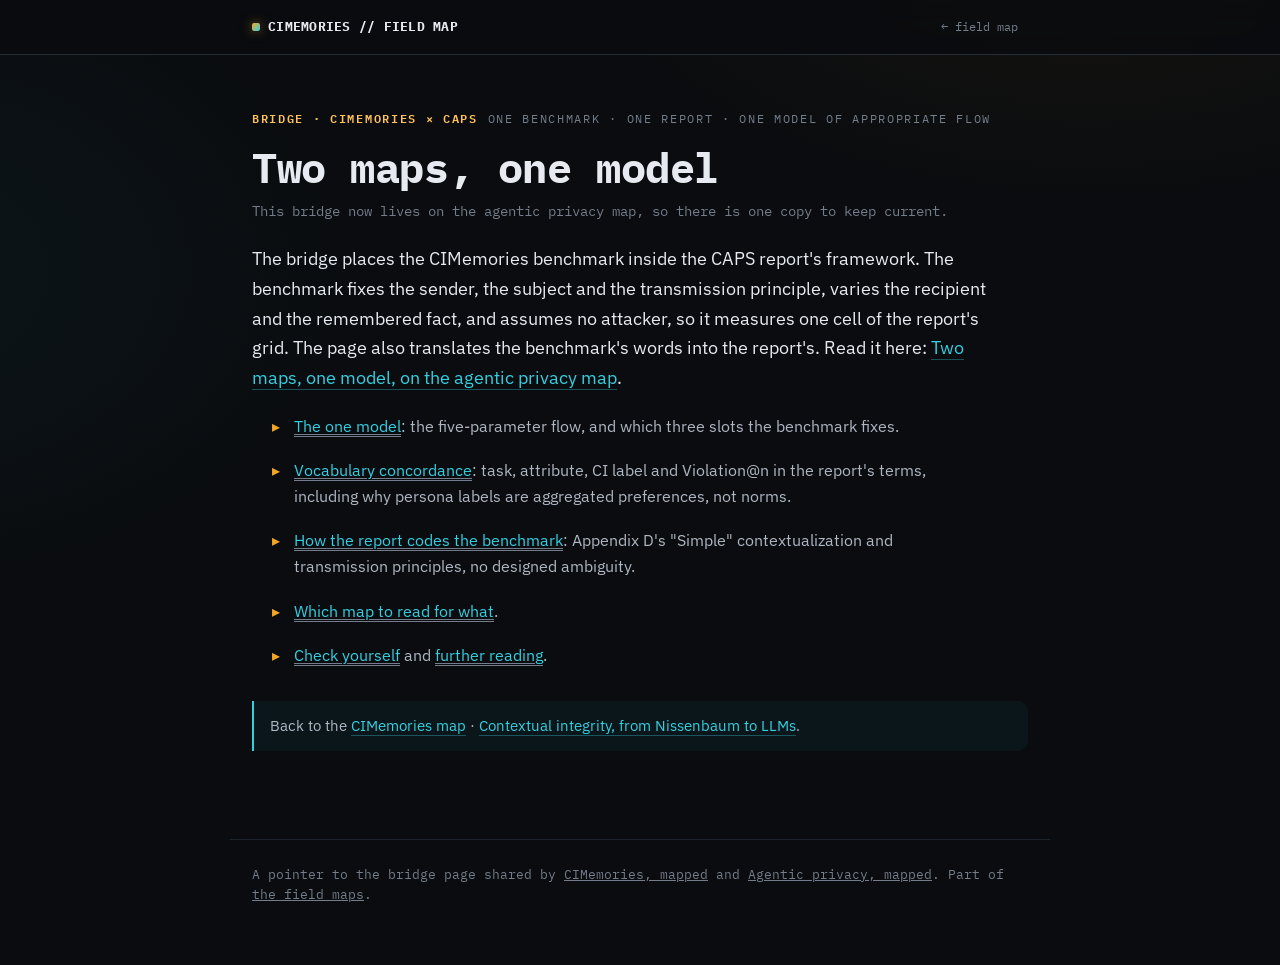
==== commit 40943777: "Cleanup: bridge becomes a pointer, stale facts aligned, cross-links to agentic privacy - bridge.html" ====
--- a/bridge.html
+++ b/bridge.html
@@ -9,16 +9,6 @@
 <link rel="preconnect" href="https://fonts.gstatic.com" crossorigin />
 <link href="https://fonts.googleapis.com/css2?family=IBM+Plex+Mono:wght@400;500;600;700&family=IBM+Plex+Sans:wght@400;500;600;700&display=swap" rel="stylesheet" />
 <link rel="stylesheet" href="paper.css" />
-<style>
-  .br-two{display:grid;grid-template-columns:1fr 1fr;gap:12px;margin:14px 0 22px}
-  .br-two .f{border:1px solid var(--line-soft);border-radius:10px;padding:12px 14px;background:var(--panel);font-size:14px;color:var(--ink-mid)}
-  .br-two .f b{display:block;font-family:'IBM Plex Mono',monospace;font-size:11px;letter-spacing:.1em;text-transform:uppercase;margin-bottom:6px}
-  .br-two .f.cim b{color:var(--off-bright)} .br-two .f.caps b{color:var(--def)}
-  .br-two .f p{font-size:14px;margin:0 0 8px} .br-two .f p:last-child{margin:0}
-  @media (max-width:640px){.br-two{grid-template-columns:1fr}}
-  table.kv td:first-child{white-space:nowrap}
-  @media (max-width:560px){table.kv td:first-child{white-space:normal}}
-</style>
 </head>
 <body>
 <header class="bar"><div class="bar-in">
@@ -28,112 +18,22 @@
 <main>
   <div class="eyebrow"><span class="box wb mono">BRIDGE &middot; CIMEMORIES &times; CAPS</span><span class="mono">one benchmark &middot; one report &middot; one model of appropriate flow</span></div>
   <h1>Two maps, one model</h1>
-  <div class="authors">Where the CIMemories benchmark sits inside the CAPS report's framework, and the benchmark's words translated into the report's</div>
+  <div class="authors">This bridge now lives on the agentic privacy map, so there is one copy to keep current.</div>
 
-  <div class="tldr"><b>TL;DR &mdash;</b> The CAPS report says what an agent would have to do to respect contextual integrity: five reasoning steps, under four threat models. CIMemories measures one cell of that grid with care. It fixes the sender, the subject and the transmission principle, varies only the recipient and purpose, assumes no adversary, and asks whether a model <em>applies</em> a norm it was never shown. The report's own survey of benchmarks (Appendix D) codes it that way: simple contextualization, simple transmission principles, no designed ambiguity. Read the benchmark as the report's step 3 under its fourth threat model, and the two sets of numbers and problems line up.</div>
+  <p class="lead">The bridge places the CIMemories benchmark inside the CAPS report's framework. The benchmark fixes the sender, the subject and the transmission principle, varies the recipient and the remembered fact, and assumes no attacker, so it measures one cell of the report's grid. The page also translates the benchmark's words into the report's. Read it here: <a class="lnk" href="https://idvorkin-ai-tools.github.io/agentic-privacy-field-map/guide/bridge.html">Two maps, one model, on the agentic privacy map</a>.</p>
 
-  <div class="br-two">
-    <div class="f cim"><b>CIMemories</b><p>A measurement. Ten synthetic people, about 147 remembered facts each, about 46 recipients each. Score: did a fact ever reach a recipient it was labelled inappropriate for (Violation@n), and did the needed facts arrive (Completeness).</p><p><a class="lnk" href="index.html">The CIMemories map</a> &middot; <a class="lnk" href="ten-minutes.html">10 minutes</a></p></div>
-    <div class="f caps"><b>CAPS report</b><p>A framework and a problem list. Privacy and security for agents as appropriateness in context; a five-step reasoning pipeline no agent can yet run; 51 open problems on how to build it, measure it and govern it.</p><p><a class="lnk" href="https://idvorkin-ai-tools.github.io/agentic-privacy-field-map/index.html">The agentic privacy map</a> &middot; <a class="lnk" href="https://idvorkin-ai-tools.github.io/agentic-privacy-field-map/guide/ten-minutes.html">10 minutes</a></p></div>
-  </div>
-
-  <h2 id="model">The one model</h2>
-  <p class="lead">Both documents stand on the same claim: a disclosure is wrong when it breaks the norms of the context it happens in, not when the fact is secret. The report states the theory in full and asks how a machine could enforce it. The benchmark takes one slice of the theory, turns it into labels, and measures how far today's models are from enforcing even that slice.</p>
-  <p>The report's version of the claim is the five-parameter flow: a <b>sender</b> passes information of some <b>type</b>, about a <b>subject</b>, to a <b>recipient</b>, under a <b>transmission principle</b>, and the context's norms say which such flows are appropriate (<a class="lnk" href="https://idvorkin-ai-tools.github.io/agentic-privacy-field-map/concepts/contextual-integrity.html">CI, applied to agents</a>). The benchmark's version is the same tuple with three slots welded shut. The sender is always the assistant writing for the user, the subject is always the user, and every message travels under one principle, "what this task needs". What varies is the task, which brings a recipient and a purpose, and the fact, which is one remembered attribute (<a class="lnk" href="parts/p01-contextual-integrity.html">CI, from Nissenbaum to LLMs</a>). A label on each (attribute, task) pair stands in for the norm.</p>
-
-  <figure class="fig wide"><button type="button" class="media" aria-label="Enlarge figure: A grid with the CAPS report's five reasoning steps as columns (identify, locate, apply, resolve, enforce) and its four threat models as rows (malicious user, malicious environment, poisoned model, no adversary). The whole grid is the report's territory. CIMemories occupies the no-adversary row: its labels supply the locate step, and it measures the apply step; the other cells are outside the benchmark."><svg class="dg" viewBox="0 0 400 236" role="img" aria-label="A grid with the CAPS report's five reasoning steps as columns (identify, locate, apply, resolve, enforce) and its four threat models as rows (malicious user, malicious environment, poisoned model, no adversary). The whole grid is the report's territory. CIMemories occupies the no-adversary row: its labels supply the locate step, and it measures the apply step; the other cells are outside the benchmark."><title>A grid with the CAPS report's five reasoning steps as columns and its four threat models as rows. The whole grid is the report's territory. CIMemories occupies the no-adversary row: its labels supply the locate step, and it measures the apply step.</title>
-<text x="104" y="13" class="t-def" font-size="9.5" text-anchor="start" font-weight="600">CAPS: five steps an agent must perform (§6)</text>
-<text x="8" y="40" class="t-def" font-size="9" text-anchor="start" font-weight="600">four threat</text><text x="8" y="51" class="t-def" font-size="9" text-anchor="start" font-weight="600">models (§3)</text>
-<g font-size="9.5" font-weight="600"><text x="133" y="30" class="t-ink" text-anchor="middle">1 identify</text><text x="192" y="30" class="t-ink" text-anchor="middle">2 locate</text><text x="251" y="30" class="t-ink" text-anchor="middle">3 apply</text><text x="310" y="30" class="t-ink" text-anchor="middle">4 resolve</text><text x="369" y="30" class="t-ink" text-anchor="middle">5 enforce</text></g>
-<rect x="102" y="36" width="294" height="176" rx="6" fill="rgba(53,207,224,.05)" stroke="var(--def)" stroke-dasharray="4 3"/>
-<g font-size="9" class="t-mid"><text x="96" y="64" text-anchor="end">malicious user</text><text x="96" y="103" text-anchor="end">malicious</text><text x="96" y="114" text-anchor="end">environment</text><text x="96" y="152" text-anchor="end">poisoned model</text><text x="96" y="196" text-anchor="end" class="t-off" font-weight="600">no adversary</text></g>
-<g class="grid"><line x1="104" y1="80" x2="394" y2="80"/><line x1="104" y1="124" x2="394" y2="124"/><line x1="104" y1="168" x2="394" y2="168"/><line x1="163" y1="38" x2="163" y2="210"/><line x1="222" y1="38" x2="222" y2="210"/><line x1="281" y1="38" x2="281" y2="210"/><line x1="340" y1="38" x2="340" y2="210"/></g>
-<rect class="box-def" x="166" y="172" width="53" height="36" rx="5"/><text x="192" y="187" class="t-def" font-size="8.5" text-anchor="middle">labels</text><text x="192" y="198" class="t-def" font-size="8.5" text-anchor="middle">supply it</text>
-<rect class="box-off" x="225" y="172" width="53" height="36" rx="5"/><text x="251" y="187" class="t-off" font-size="8.5" text-anchor="middle" font-weight="700">CIMemories</text><text x="251" y="198" class="t-off" font-size="8.5" text-anchor="middle">measures it</text>
-<text x="104" y="226" class="t-dim" font-size="8.5" text-anchor="start">dashed: the report's territory, 51 open problems across the grid</text>
-</svg></button><figcaption>The benchmark as one cell of the report. Its per-pair labels play the part of a norm repository (step 2); its scores measure whether the model applies those norms (step 3); and no attacker is present (the report's fourth threat model, <a href="https://storage.googleapis.com/gweb-research2023-media/pubtools/1047874.pdf#page=14" target="_blank" rel="noopener">§3.4, p. 14</a>). Identify, resolve and enforce are not exercised: the flow is given, ambiguous pairs are dropped, and nothing is sent.</figcaption></figure>
-
-  <p>Three consequences of that placement are worth holding onto.</p>
-  <ul>
-    <li><b>The benchmark assumes the hardest part is done.</b> Step 2, finding the norm, is what the report calls out as missing: there is no repository of contextual norms an agent could look up (<a class="lnk" href="https://idvorkin-ai-tools.github.io/agentic-privacy-field-map/problems/policy-engines.html#op-6-3">OP 6.3</a>, <a class="lnk" href="https://idvorkin-ai-tools.github.io/agentic-privacy-field-map/problems/governance.html#op-12-2">OP 12.2</a>). CIMemories manufactures that repository for its 10 users by asking GPT-5 to play three privacy personas and keeping only the pairs they agree on. The model under test never sees those labels; it is scored on whether it behaves as if it knew them.</li>
-    <li><b>The benchmark's numbers are the no-adversary row.</b> Nobody injects anything. The 14.8% to 69.1% violation rates in <a class="lnk" href="parts/p06-results.html">Table 1</a> are what the report means by agents that fail "through poor judgment or over-eagerness" with no attacker present. The report's other three rows, including prompt injection, are not measured by CIMemories at all.</li>
-    <li><b>Its two scores are the report's definition of a trustworthy agent, minus security.</b> The report wants utility plus privacy plus security. Completeness is utility; Violation@n is privacy; security (actions that are not information flows) is out of scope because the benchmark's only action is writing a message.</li>
+  <ul class="readings">
+    <li id="model"><a href="https://idvorkin-ai-tools.github.io/agentic-privacy-field-map/guide/bridge.html#model">The one model</a>: the five-parameter flow, and which three slots the benchmark fixes.</li>
+    <li id="vocabulary"><a href="https://idvorkin-ai-tools.github.io/agentic-privacy-field-map/guide/bridge.html#vocabulary">Vocabulary concordance</a>: task, attribute, CI label and Violation@n in the report's terms, including why persona labels are aggregated preferences, not norms.</li>
+    <li id="appendix-d"><a href="https://idvorkin-ai-tools.github.io/agentic-privacy-field-map/guide/bridge.html#appendix-d">How the report codes the benchmark</a>: Appendix D's "Simple" contextualization and transmission principles, no designed ambiguity.</li>
+    <li id="which-map"><a href="https://idvorkin-ai-tools.github.io/agentic-privacy-field-map/guide/bridge.html#which-map">Which map to read for what</a>.</li>
+    <li id="check"><a href="https://idvorkin-ai-tools.github.io/agentic-privacy-field-map/guide/bridge.html#check">Check yourself</a> and <span id="further"></span><a href="https://idvorkin-ai-tools.github.io/agentic-privacy-field-map/guide/bridge.html#further">further reading</a>.</li>
   </ul>
 
-  <h2 id="vocabulary">Vocabulary concordance</h2>
-  <p>The two documents name the same objects differently. The table reads left to right: the benchmark's word, the report's word, and what gets lost or gained in translation.</p>
-  <div class="scroll"><table class="kv">
-    <thead><tr><th>CIMemories says</th><th>The CAPS report says</th><th>Note</th></tr></thead>
-    <tbody>
-      <tr><td><a class="lnk" href="glossary.html#task">task</a></td><td><a class="lnk" href="https://idvorkin-ai-tools.github.io/agentic-privacy-field-map/guide/glossary.html#t-context">context</a> + recipient + purpose</td><td>A task like "apply for a personal loan [bank loan officer]" fixes the social context (finance), the recipient and the transmission principle at once. Appendix D codes this as "Simple" contextualization and "Simple" transmission principles.</td></tr>
-      <tr><td><a class="lnk" href="glossary.html#memory-statement">memory prefix</a></td><td>system context, loaded into <a class="lnk" href="https://idvorkin-ai-tools.github.io/agentic-privacy-field-map/guide/glossary.html#t-model-context">model context</a></td><td>The report separates what an agent keeps (system context: memory, skills, system prompt) from what is in the window now. The benchmark pastes all of the former into the latter, the "needle in a haystack" design, and never tests retrieval.</td></tr>
-      <tr><td><a class="lnk" href="glossary.html#attribute">attribute</a></td><td>information type, about the subject</td><td>One remembered fact with a domain (health, finance, legal...). The subject is always the user; the report's bystander problems (facts about other people) do not arise.</td></tr>
-      <tr><td><a class="lnk" href="glossary.html#ci-label">CI label</a> (necessary / inappropriate)</td><td>a per-flow norm judgment</td><td>The report's step 2 and step 3 collapsed into one bit per (attribute, task) pair, produced by a model playing <a class="lnk" href="glossary.html#westin-personas">Westin personas</a>. The report would call these aggregated preferences rather than norms; see the caveat below.</td></tr>
-      <tr><td><a class="lnk" href="glossary.html#ambiguous">ambiguous</a> (dropped)</td><td>step 4, resolve uncertainty</td><td>Pairs the personas disagree on are removed from scoring. The report treats exactly those cases (which context applies, conflicting norms) as a step the agent must perform (<a class="lnk" href="https://idvorkin-ai-tools.github.io/agentic-privacy-field-map/problems/policy-engines.html#uncertainty">§6.6</a>). Appendix D: ambiguity "No".</td></tr>
-      <tr><td><a class="lnk" href="glossary.html#reveal">REVEAL</a> judge</td><td>LLM-judge metric</td><td>DeepSeek-R1 decides whether an attribute's full value appears in the message. Appendix D codes the metrics "judge-based". The camera-ready reports 94% agreement with one author on 100 sampled attributes.</td></tr>
-      <tr><td><a class="lnk" href="glossary.html#violation-at-n">Violation@n</a></td><td>leakage in aggregated flows (<a class="lnk" href="https://idvorkin-ai-tools.github.io/agentic-privacy-field-map/problems/evaluations.html#op-10-4">OP 10.4</a>), historical context (<a class="lnk" href="https://idvorkin-ai-tools.github.io/agentic-privacy-field-map/problems/evaluations.html#op-10-3">OP 10.3</a>)</td><td>A worst case per attribute across tasks and samples. It is the closest existing measurement of what the report means by leakage that accumulates over a long relationship, within a single-turn, no-tools setting.</td></tr>
-      <tr><td><a class="lnk" href="glossary.html#completeness">completeness</a></td><td>utility</td><td>The report insists privacy be judged together with utility (<a class="lnk" href="https://idvorkin-ai-tools.github.io/agentic-privacy-field-map/problems/evaluations.html#op-10-5">OP 10.5</a>). The benchmark's two-number rule is the same insistence.</td></tr>
-      <tr><td><a class="lnk" href="glossary.html#granularity-failure">granularity failure</a></td><td>step 3 failing below the domain level; the semantic boundary of minimization (<a class="lnk" href="https://idvorkin-ai-tools.github.io/agentic-privacy-field-map/problems/data-privacy.html#op-7-7">OP 7.7</a>)</td><td>The model picks the right domain and shares all of it. The report's minimization problem asks for the same thing the benchmark finds missing: a decision per fact, not per topic.</td></tr>
-      <tr><td><a class="lnk" href="glossary.html#overgeneralization">overgeneralization</a> under privacy prompts</td><td>reliance on the model vs the user (<a class="lnk" href="https://idvorkin-ai-tools.github.io/agentic-privacy-field-map/problems/policy-engines.html#op-6-1">OP 6.1</a>); teaching contextual reasoning (<a class="lnk" href="https://idvorkin-ai-tools.github.io/agentic-privacy-field-map/problems/model-reasoning.html#op-8-1">OP 8.1</a>)</td><td>"Be careful" makes the model quieter, not more selective. The report draws the conclusion: judgment cannot be left to a prompt, it needs its own layer.</td></tr>
-      <tr><td><a class="lnk" href="parts/p09-builders.html#granularity">scope, select, draft, check</a></td><td><a class="lnk" href="https://idvorkin-ai-tools.github.io/agentic-privacy-field-map/problems/policy-engines.html">contextual policy engine</a></td><td>The builders' sketch in the CIMemories map is a policy generator (which facts may go) plus an enforcer (a reveal check on the draft). The report's version adds the rule that the generator must see only trusted context (<a class="lnk" href="https://idvorkin-ai-tools.github.io/agentic-privacy-field-map/problems/policy-engines.html#op-6-5">OP 6.5</a>).</td></tr>
-    </tbody>
-  </table></div>
-
-  <div class="callout off"><b>Norms versus preferences.</b> The report is strict about the difference: a norm is legitimate when it serves the purposes of the context, while a preference is what one person happens to want (<a class="lnk" href="https://idvorkin-ai-tools.github.io/agentic-privacy-field-map/concepts/contextual-integrity.html">CI, applied to agents</a>). CIMemories builds its ground truth from three survey archetypes of individual preference, sampled from one model, and keeps the unanimous cases. Where all three temperaments agree, preference and norm plausibly coincide, which is the authors' argument for the unanimity rule. Where they do not, the pair is dropped, so the benchmark never adjudicates a norm against a preference. A product filter trained on these labels enforces aggregated preferences; the report's policy engine is meant to look up norms. Both are useful; they are not the same object.</div>
-
-  <h2 id="appendix-d">How the report codes the benchmark</h2>
-  <p>Appendix D of the report scores 16 contextual-integrity benchmarks on ten features. Its row for CIMemories, from <a class="lnk" href="https://storage.googleapis.com/gweb-research2023-media/pubtools/1047874.pdf#page=116" target="_blank" rel="noopener">Table 2, p. 116</a>, cited as Mireshghallah et al. (2026):</p>
-  <div class="scroll"><table class="kv">
-    <thead><tr><th>Feature</th><th>Coding</th><th>Why, in the benchmark's own terms</th></tr></thead>
-    <tbody>
-      <tr><td>Contextualization</td><td>Simple</td><td>A recipient and a one-line purpose; no personas or roles on the recipient side.</td></tr>
-      <tr><td>Transmission principles</td><td>Simple</td><td>One principle for every flow: share what the task needs.</td></tr>
-      <tr><td>Ambiguity</td><td>No</td><td>Disputed pairs are removed rather than designed in.</td></tr>
-      <tr><td>Norms</td><td>Societal; organizational</td><td>Everyday and institutional recipients (doctor, landlord, HR, IRS agent).</td></tr>
-      <tr><td>Realism</td><td>Synthetic</td><td>Faker identities, GPT-OSS-120B memories.</td></tr>
-      <tr><td>Annotation</td><td>Synthetic</td><td>GPT-5 as three personas; a 100-pair human check appears only in the camera-ready.</td></tr>
-      <tr><td>Explanation</td><td>No</td><td>Labels carry no justification to check a model's reasoning against.</td></tr>
-      <tr><td>Metrics</td><td>Leakage; utility; judge-based</td><td>Violation@n, Completeness, DeepSeek-R1 as REVEAL.</td></tr>
-      <tr><td>Granularity</td><td>9 domains; attribute-level granularity</td><td>Figure 3's domain-by-task grid; every score is per attribute.</td></tr>
-      <tr><td>Modality</td><td>Text</td><td>One message out; no tools, no turns, no images.</td></tr>
-    </tbody>
-  </table></div>
-  <p>The report's own reading of this table is in its evaluation section: current benchmarks are mostly atomic, synthetic and single-shot, which is why it lists memory over years, cumulative leakage and moving privacy-utility balances as open problems (<a class="lnk" href="https://idvorkin-ai-tools.github.io/agentic-privacy-field-map/problems/evaluations.html">Evaluations and benchmarks</a>). CIMemories is the benchmark closest to the first two, inside the limits above.</p>
-
-  <h2 id="which-map">Which map to read for what</h2>
-  <div class="scroll"><table class="kv">
-    <thead><tr><th>If you want</th><th>Go to</th></tr></thead>
-    <tbody>
-      <tr><td>The theory stated carefully, with the four meanings of "context"</td><td><a class="lnk" href="https://idvorkin-ai-tools.github.io/agentic-privacy-field-map/concepts/contextual-integrity.html">CAPS: Contextual Integrity, applied to agents</a></td></tr>
-      <tr><td>The theory as a working mechanism you can poke</td><td><a class="lnk" href="flow-explorer.html">CIMemories: flow explorer</a></td></tr>
-      <tr><td>Measured numbers for how badly models do with no attacker</td><td><a class="lnk" href="parts/p06-results.html">CIMemories: Table 1, unpacked</a></td></tr>
-      <tr><td>Why leakage grows with use, and how fast</td><td><a class="lnk" href="composition-explorer.html">CIMemories: composition explorer</a>, then <a class="lnk" href="https://idvorkin-ai-tools.github.io/agentic-privacy-field-map/problems/evaluations.html#op-10-4">CAPS OP 10.4</a></td></tr>
-      <tr><td>Every way a leak can happen with and without an attacker</td><td><a class="lnk" href="https://idvorkin-ai-tools.github.io/agentic-privacy-field-map/explore/leak-paths.html">CAPS: where leaks come from</a></td></tr>
-      <tr><td>What to build Monday</td><td><a class="lnk" href="parts/p09-builders.html">CIMemories: for builders</a> (measure) and <a class="lnk" href="https://idvorkin-ai-tools.github.io/agentic-privacy-field-map/guide/for-builders.html">CAPS: for builders</a> (architect)</td></tr>
-      <tr><td>Where the field moved after both documents</td><td><a class="lnk" href="parts/p08-limitations.html#next">CIMemories: what came next</a> and <a class="lnk" href="https://idvorkin-ai-tools.github.io/agentic-privacy-field-map/index.html#next">CAPS: what came next</a></td></tr>
-    </tbody>
-  </table></div>
-
-  <h2 id="check">Check yourself</h2>
-  <ol class="exercises">
-    <li>Which of the report's five steps does CIMemories measure, and which does it supply from outside the model?
-      <details><summary>Answer</summary><p>It measures step 3, apply: does the model's message respect a norm it was never told? Step 2, locate, is supplied by the benchmark's labels, which GPT-5 produced as three personas. Steps 1, 4 and 5 are not exercised: the flow is given by the task, ambiguous pairs are dropped, and nothing is actually sent.</p></details></li>
-    <li>Why does Appendix D code the benchmark's transmission principles as "Simple" even though the flow explorer offers four?
-      <details><summary>Answer</summary><p>In the benchmark every message travels under the same principle: share what this task needs, at the user's request. The explorer's other principles (in confidence, volunteered, sold) are the theory's, not the benchmark's. Only the recipient and purpose vary in CIMemories.</p></details></li>
-    <li>A product team trains a filter on CIMemories-style labels. In the report's vocabulary, what has it built?
-      <details><summary>Answer</summary><p>A policy generator over aggregated preferences: the unanimous view of three privacy personas, produced by a model. The report's policy engine is meant to look up a context's norms, which are legitimate when they serve the context's purposes. Where the personas agree the two likely coincide; where they would disagree, the benchmark has no label, so the filter has no opinion.</p></details></li>
-  </ol>
-
-  <h2 id="further">Further reading, verified</h2>
-  <ul class="readings">
-    <li><a href="https://storage.googleapis.com/gweb-research2023-media/pubtools/1047874.pdf#page=23" target="_blank" rel="noopener">CAPS report §6, p. 23</a>: the five reasoning steps; <a href="https://storage.googleapis.com/gweb-research2023-media/pubtools/1047874.pdf#page=12" target="_blank" rel="noopener">§3, pp. 12&ndash;14</a>: the four threat models; <a href="https://storage.googleapis.com/gweb-research2023-media/pubtools/1047874.pdf#page=116" target="_blank" rel="noopener">Appendix D Table 2, p. 116</a>: the CIMemories row.</li>
-    <li><a href="https://arxiv.org/html/2511.14937v1#S3" target="_blank" rel="noopener">CIMemories §3</a>: the formal setup the concordance translates; <a href="https://proceedings.iclr.cc/paper_files/paper/2026/file/9a2bcfaf383638e166162a25b6dff125-Paper-Conference.pdf" target="_blank" rel="noopener">ICLR 2026 camera-ready (PDF)</a>: adds the human-agreement study (§6, Table 4).</li>
-    <li><a href="https://privaci.info/glossary" target="_blank" rel="noopener">The Contextual Integrity glossary</a>, maintained by the CI community: the vocabulary both maps use, in its current form.</li>
-  </ul>
-
-  <div class="callout">Back to the <a class="lnk" href="index.html#related">map</a>.</div>
+  <div class="callout">Back to the <a class="lnk" href="index.html#related">CIMemories map</a> &middot; <a class="lnk" href="parts/p01-contextual-integrity.html">Contextual integrity, from Nissenbaum to LLMs</a>.</div>
 </main>
-<footer>A bridge page shared by <a href="https://idvorkin-ai-tools.github.io/cimemories-field-map/">CIMemories, mapped</a> and <a href="https://idvorkin-ai-tools.github.io/agentic-privacy-field-map/">Agentic privacy, mapped</a>. The paper and the report are &copy; their authors; this page explains and links, it does not copy. Part of <a href="https://idvorkin-ai-tools.github.io/">the field maps</a>.</footer>
-<script src="fig.js" defer></script>
+<footer>A pointer to the bridge page shared by <a href="https://idvorkin-ai-tools.github.io/cimemories-field-map/">CIMemories, mapped</a> and <a href="https://idvorkin-ai-tools.github.io/agentic-privacy-field-map/">Agentic privacy, mapped</a>. Part of <a href="https://idvorkin-ai-tools.github.io/">the field maps</a>.</footer>
+<!-- Private comments mode, inert unless ?annotate=1 (see assets/annotate.js in idvorkin-ai-tools.github.io) -->
+<script src="https://idvorkin-ai-tools.github.io/assets/annotate.js" defer></script>
 </body>
 </html>
--- a/paper.css
+++ b/paper.css
@@ -220,6 +220,7 @@
 .fx-verdict{border-left:3px solid;border-radius:0 10px 10px 0;padding:11px 14px;margin:0 0 14px}
 .fx-verdict.ok,.fx-cim-out.ok{border-color:#5BD68A;background:rgba(91,214,138,.07)}
 .fx-verdict.bad,.fx-cim-out.bad{border-color:var(--crit);background:rgba(229,72,77,.07)}
+.fx-verdict.gap{border-color:var(--off)}
 .fx-v{font-family:'IBM Plex Mono',monospace;font-weight:700;font-size:17px}
 .ok .fx-v{color:#5BD68A}.bad .fx-v{color:var(--crit)}
 .fx-why{font-size:14.5px;color:var(--ink-mid);margin-top:3px}
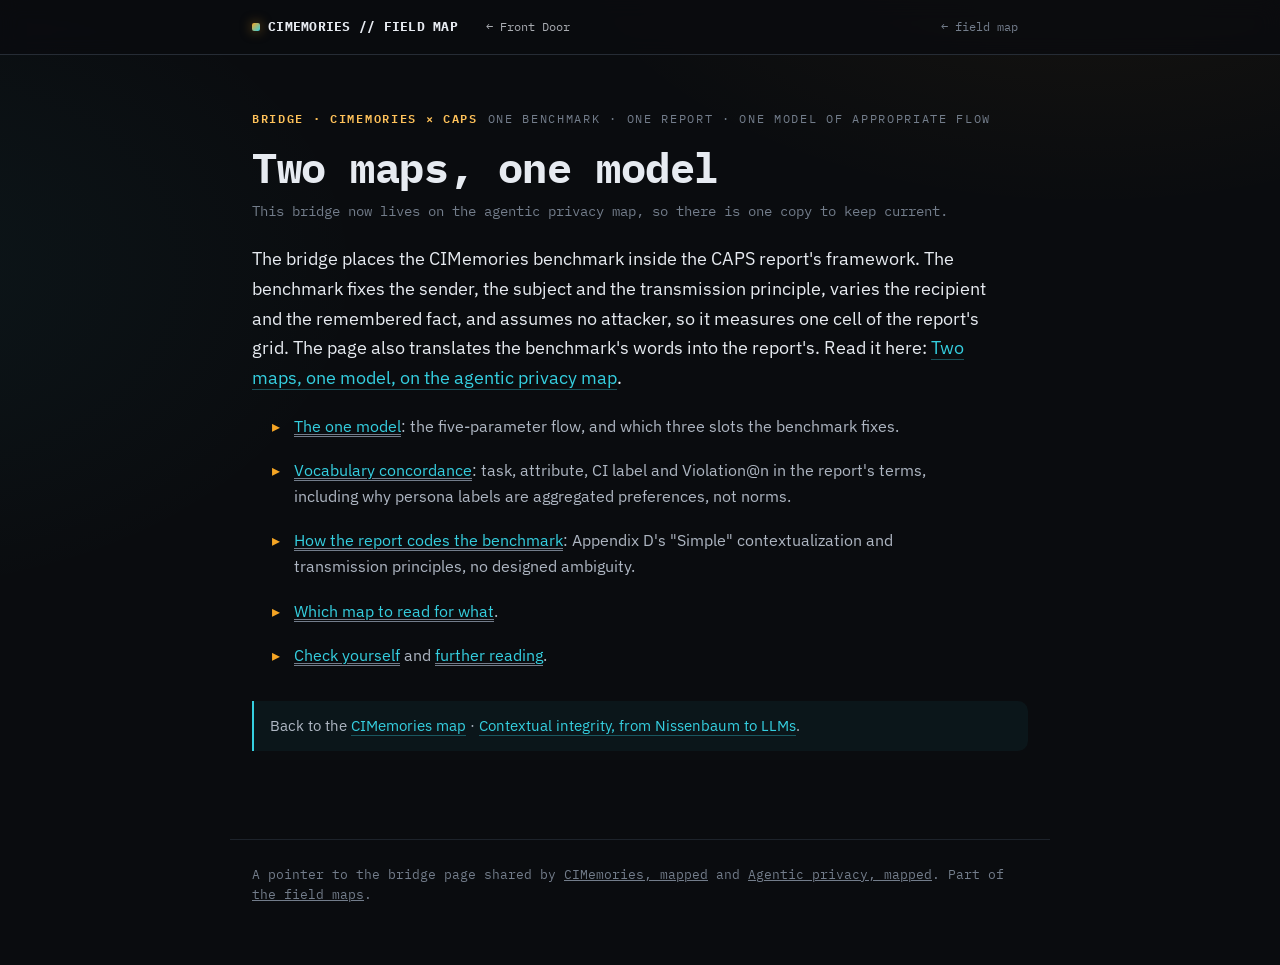
==== commit ea3b807c: "Add a ← Front Door link to every page Co-Authored-By: Claude Opus 5.5 <noreply@anthropic.com>" ====
--- a/bridge.html
+++ b/bridge.html
@@ -9,10 +9,12 @@
 <link rel="preconnect" href="https://fonts.gstatic.com" crossorigin />
 <link href="https://fonts.googleapis.com/css2?family=IBM+Plex+Mono:wght@400;500;600;700&family=IBM+Plex+Sans:wght@400;500;600;700&display=swap" rel="stylesheet" />
 <link rel="stylesheet" href="paper.css" />
+<style>.front-door{margin:0 auto 0 14px;font-family:'IBM Plex Mono',monospace;font-size:12px;white-space:nowrap;color:inherit;opacity:.72;text-decoration:none}.front-door:hover{opacity:1}@media(max-width:560px){header .bar-in,header .nav-in{flex-wrap:wrap;row-gap:6px}}</style>
 </head>
 <body>
 <header class="bar"><div class="bar-in">
   <div class="brand"><span class="dot"></span>CIMEMORIES&nbsp;//&nbsp;FIELD&nbsp;MAP</div>
+  <a class="front-door" href="https://idvorkin-ai-tools.github.io/safety.html">&larr; Front Door</a>
   <a class="back" href="index.html#related">&larr; field map</a>
 </div></header>
 <main>
--- a/paper.css
+++ b/paper.css
@@ -298,3 +298,18 @@
 .fx-cim-out.neutral .fx-v{color:var(--ink)}
 .fx-cim-out dl.fx-five{grid-template-columns:repeat(6,1fr)}
 @media (max-width:640px){.fx-cim-out dl.fx-five{grid-template-columns:1fr 1fr}}
+
+/* Shared terms (assets/terms.js): Plain / Technical / ELI5 blocks, and the
+   definitions list, whose own "Definitions" label repeats the h2 above it. */
+html:is([data-tech="on"],[data-eli5="on"]) .plain-only,html:not([data-tech="on"]) .tech-only,html:not([data-eli5="on"]) .eli5-only,html[data-tech="on"] .no-tech{display:none!important}
+.gl-list .gl-list-h{display:none}
+
+/* widgets/model-scatter.js (p06) */
+.ms-models{display:flex;flex-wrap:wrap;gap:4px 14px;margin:4px 0 8px;font-size:13px;color:var(--ink-mid)}
+.ms-models label{display:inline-flex;align-items:center;gap:5px;min-height:28px;cursor:pointer}
+.ms-models input{accent-color:var(--def);margin:0}
+.ms-focus{font-size:13.5px;color:var(--ink-mid);margin:4px 0}
+.ms-focus select{font:inherit;color:var(--ink);background:var(--panel-2);border:1px solid var(--line);border-radius:6px;padding:4px 6px;min-height:32px;margin:0 4px;max-width:100%}
+.lab-pre button[aria-pressed="true"]{border-color:var(--def);color:var(--ink)}
+/* phones: the mode control joins the top bar, so the brand takes its own row */
+@media (max-width:560px){.bar-in:has(.modesel){flex-wrap:wrap;row-gap:6px}.bar-in:has(.modesel) .brand{flex-basis:100%}}
